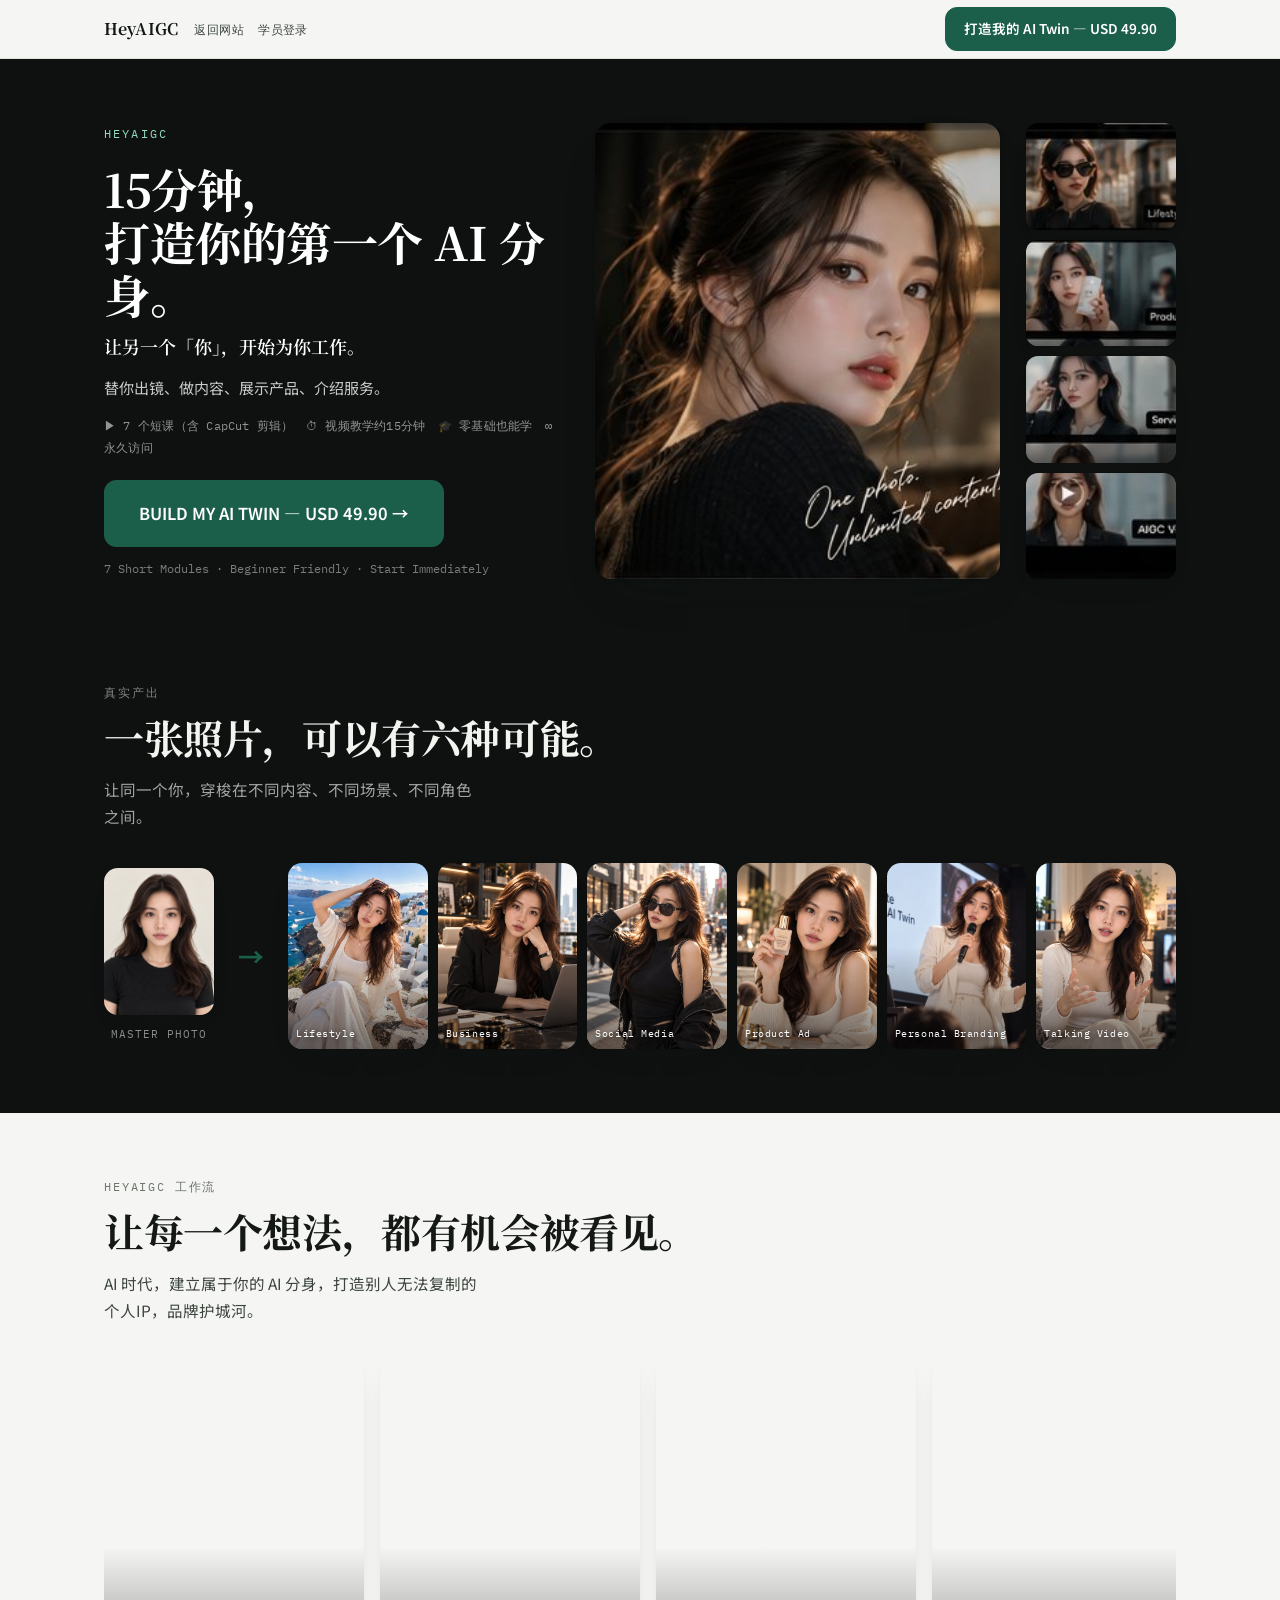
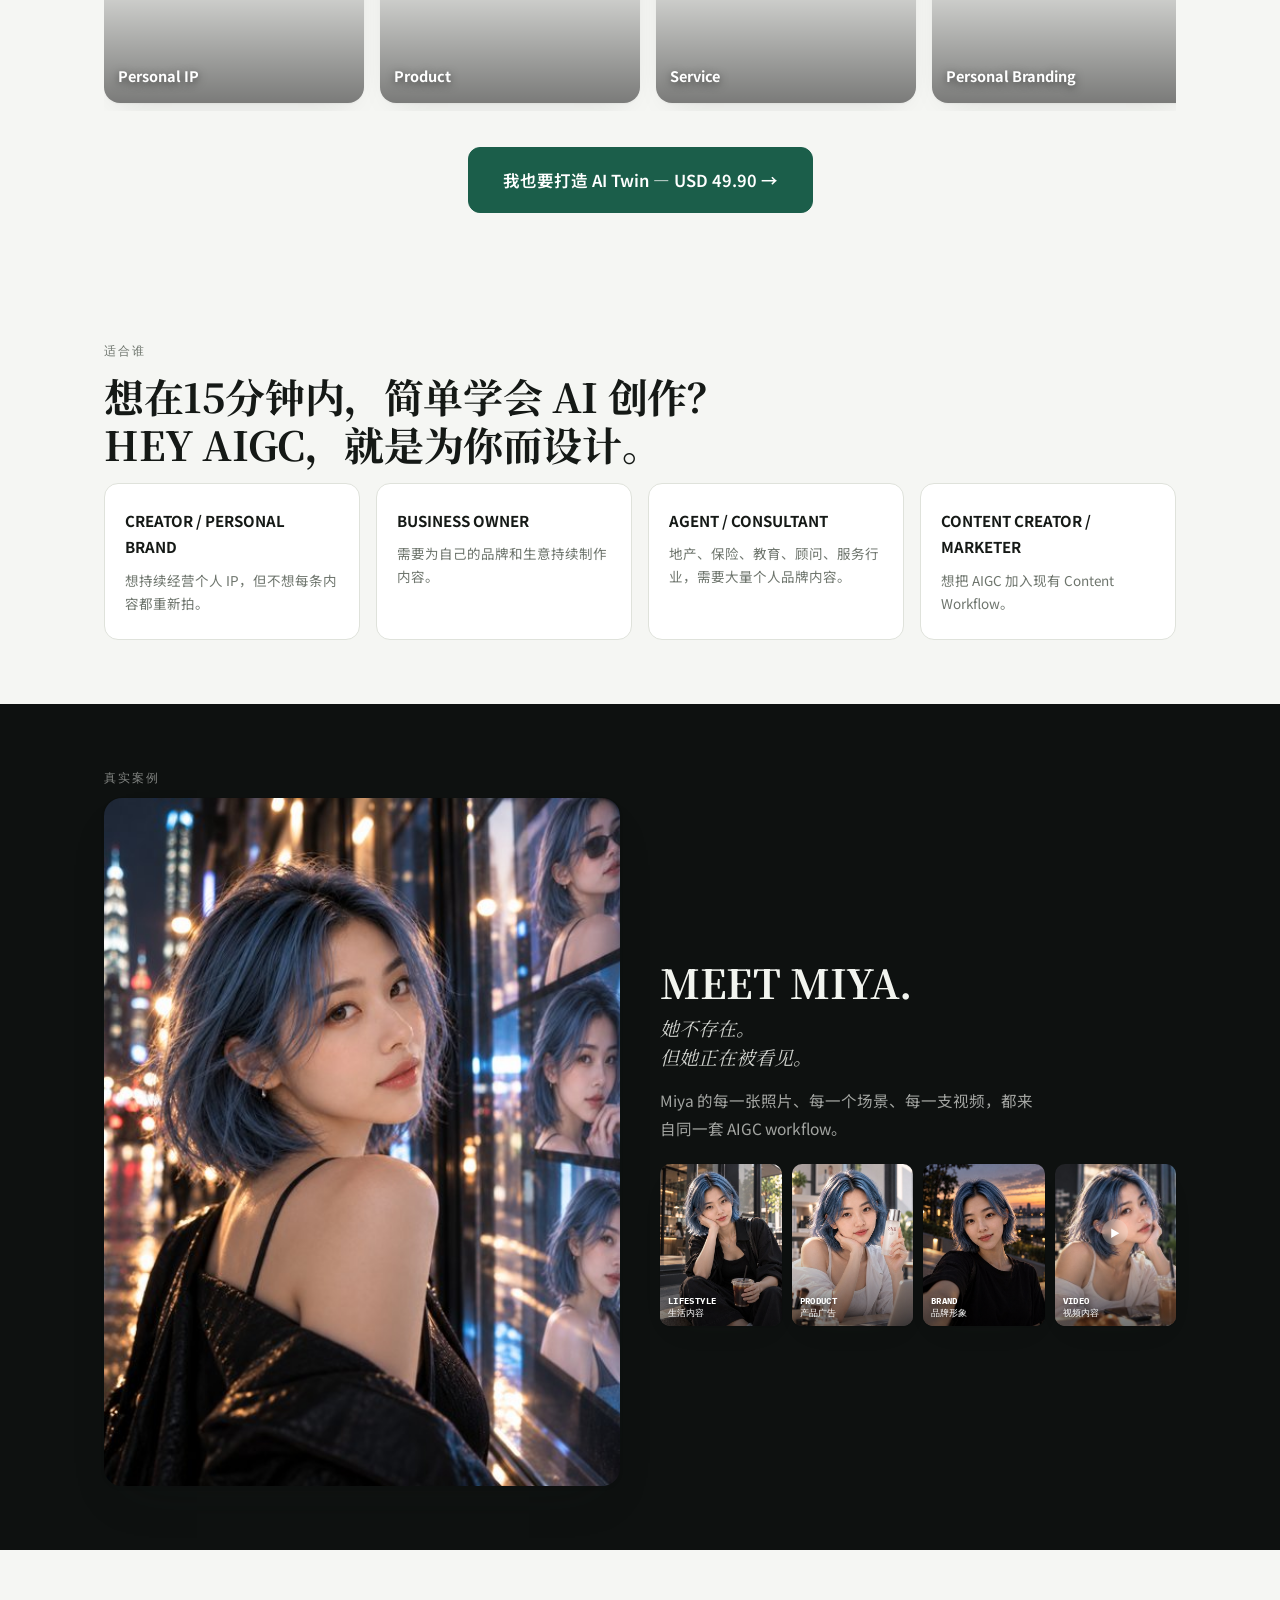
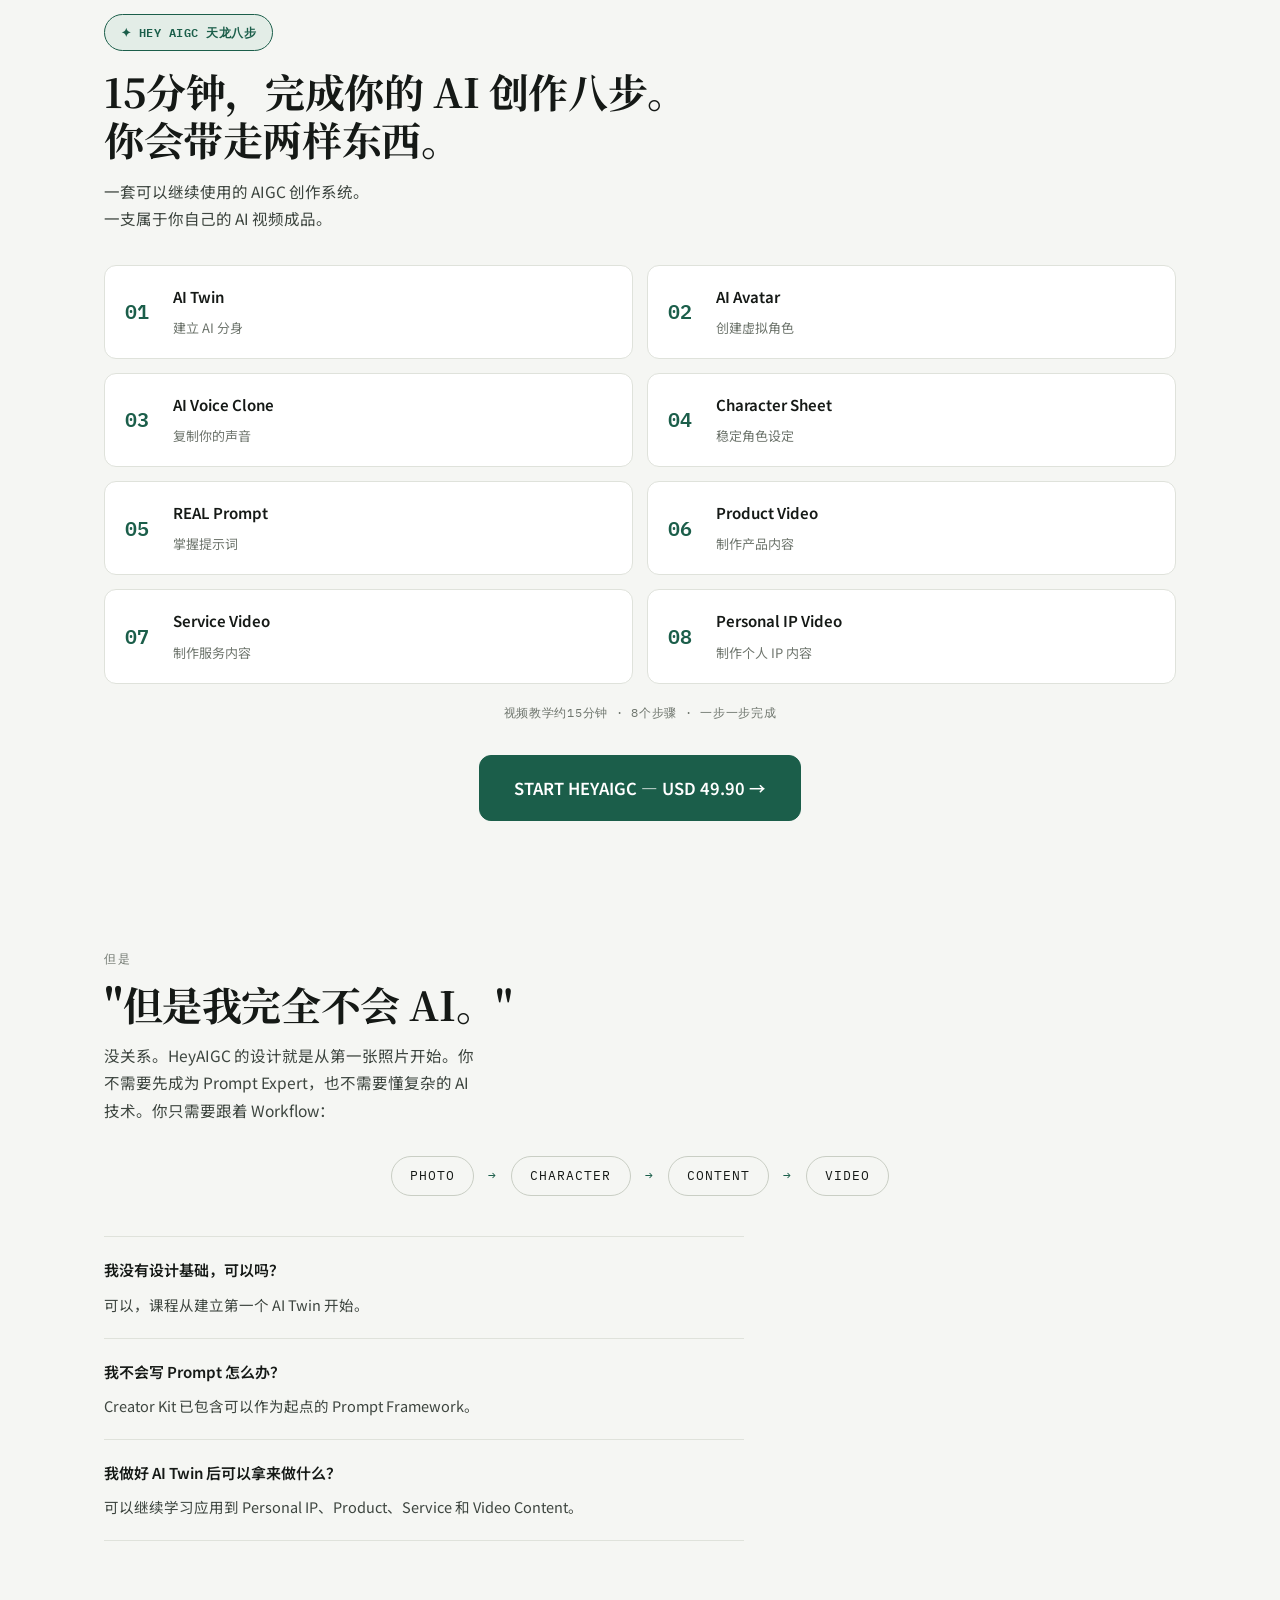
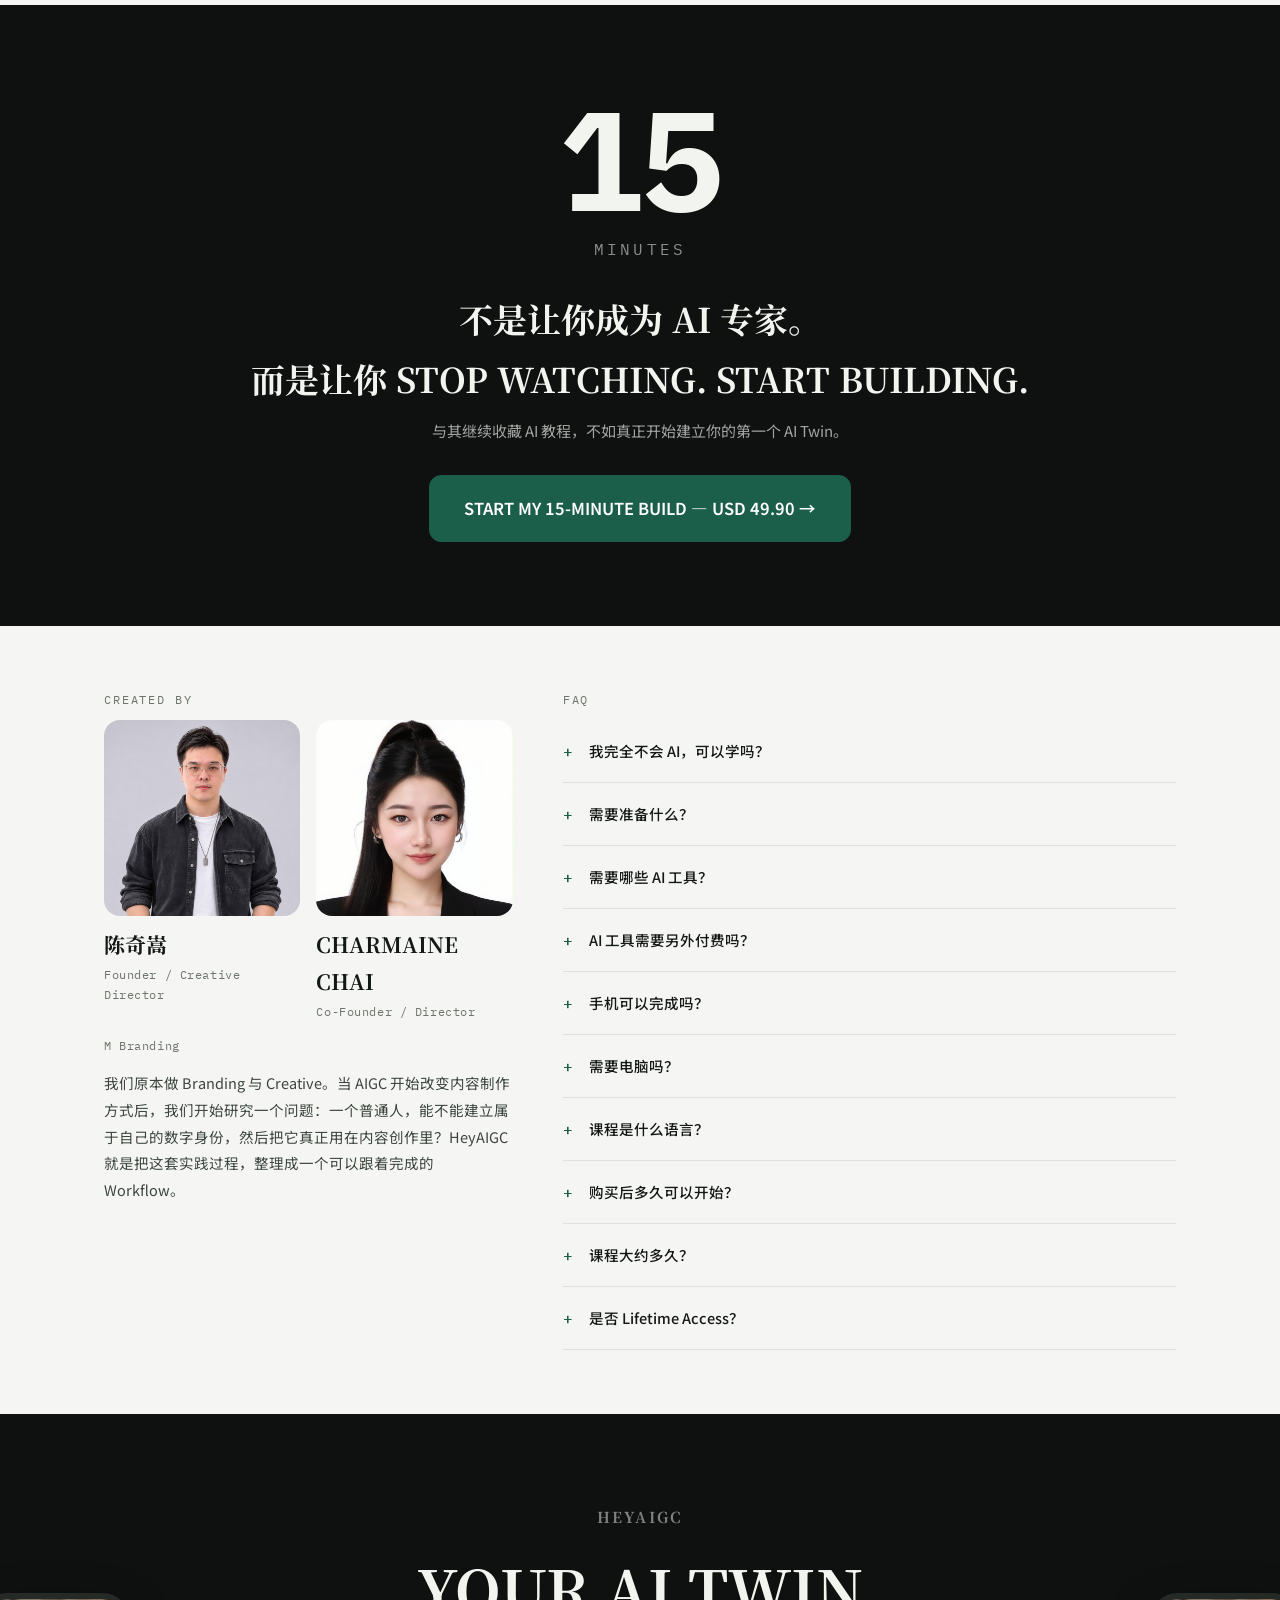
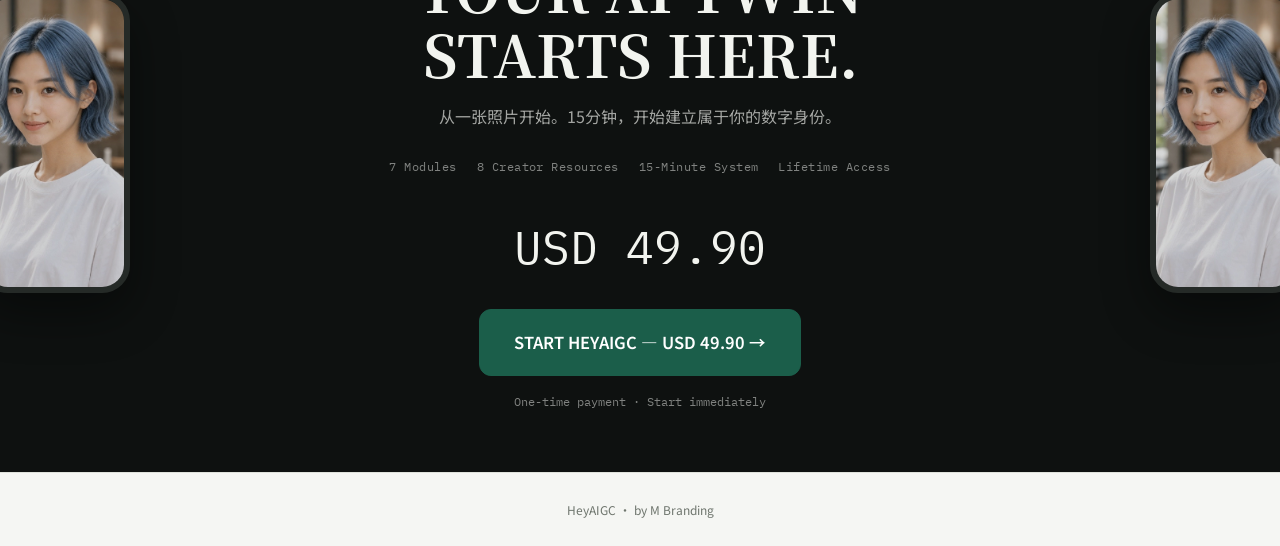
==== sales.html @ 0fcf95bc "T-18c: sales.html 上线 + 课程介绍入口指向 sales.html + 课程视频 loader" ====
<!doctype html>
<html lang="zh-Hans">
<head>
<!-- T-18b: sales page aligned with the live site (2026-11-26). Assets from the T-18 mirror; wording updated to match index.html. -->
<meta charset="utf-8">
<meta name="viewport" content="width=device-width, initial-scale=1, viewport-fit=cover">
<title>HeyAIGC — 15分钟，打造你的第一个 AI 分身</title>
<meta name="description" content="从一张照片开始，15分钟打造你的 AI Twin。做 Personal IP、产品内容、服务内容和短视频。USD 49.90 一次付清，永久访问。">
<meta property="og:title" content="HeyAIGC — 15分钟，打造你的第一个 AI 分身">
<meta property="og:description" content="从一张照片开始，建立属于你的 AI Twin。USD 49.90 一次付清。">
<meta property="og:type" content="product">
<!-- OG image 建议：Artifact 内嵌 base64 图片无法被社交平台抓取预览，需要一张真实托管在外部URL的图片替换这里 -->
<!-- <meta property="og:image" content="https://your-domain.com/heyaigc-og.jpg"> -->
<link rel="preconnect" href="https://fonts.googleapis.com">
<link rel="preconnect" href="https://fonts.gstatic.com" crossorigin="">
<link rel="stylesheet" href="https://fonts.googleapis.com/css2?family=IBM+Plex+Mono:wght@400;500&amp;family=Noto+Sans+SC:wght@400;500;700;900&amp;family=Noto+Serif+SC:wght@600;700&amp;display=swap">
<style>
:root{
  --paper:#F5F6F3; --surface:#FFFFFF; --surface-2:#EFF1EC;
  --ink:#151916; --ink-2:#3D453F; --muted:#6E756D;
  --line:#DFE2DB; --line-2:#C9CEC4;
  --accent:#1B5E4A; --accent-soft:#E3EDE7; --accent-ink:#134034;
  --stage:#0E1110; --stage-ink:#F2F4EF;
  --f-display:"Noto Serif SC","Songti SC",Georgia,serif;
  --f-body:"Noto Sans SC",-apple-system,"PingFang SC","Microsoft YaHei",sans-serif;
  --f-mono:"IBM Plex Mono",ui-monospace,Menlo,monospace;
  --maxw:1120px; --r:16px;
  --shadow:0 1px 2px rgba(21,25,22,.04), 0 12px 32px -18px rgba(21,25,22,.18);
  --shadow-lift:0 2px 4px rgba(21,25,22,.05), 0 22px 46px -22px rgba(21,25,22,.26);
}
@media (prefers-color-scheme: dark){
  :root:not([data-theme="light"]){
    --paper:#101312; --surface:#171B19; --surface-2:#1D2220;
    --ink:#ECEFE9; --ink-2:#C2C8BF; --muted:#8E958B;
    --line:#282E2B; --line-2:#39413C;
    --accent:#5DC49A; --accent-soft:#18302A; --accent-ink:#8FDCBB;
  }
}
:root[data-theme="dark"]{
  --paper:#101312; --surface:#171B19; --surface-2:#1D2220;
  --ink:#ECEFE9; --ink-2:#C2C8BF; --muted:#8E958B;
  --line:#282E2B; --line-2:#39413C;
  --accent:#5DC49A; --accent-soft:#18302A; --accent-ink:#8FDCBB;
}
*{box-sizing:border-box}
html{scroll-behavior:smooth;scroll-padding-top:70px}
body{margin:0;background:var(--paper);color:var(--ink);font-family:var(--f-body);font-size:16px;line-height:1.75;-webkit-font-smoothing:antialiased;padding-bottom:env(safe-area-inset-bottom,0px)}
h1,h2,h3,p,ul{margin:0}
ul{padding:0;list-style:none}
a{color:inherit;text-decoration:none}
button{font:inherit;color:inherit;background:none;border:0;cursor:pointer}
img{max-width:100%;display:block}
:focus-visible{outline:2px solid var(--accent);outline-offset:3px}
.mono{font-family:var(--f-mono);font-variant-numeric:tabular-nums}
.wrap{width:100%;max-width:var(--maxw);margin:0 auto;padding:0 24px}
section{padding:64px 0}
.dark{background:var(--stage);color:var(--stage-ink)}
.dark .muted2{color:rgba(242,244,239,.6)}
.reveal{opacity:0;transform:translateY(14px);transition:opacity .6s ease,transform .6s ease}
.reveal.in{opacity:1;transform:none}

/* topbar */
.topbar{position:sticky;top:0;z-index:50;background:color-mix(in srgb, var(--paper) 88%, transparent);backdrop-filter:saturate(1.4) blur(14px);border-bottom:1px solid var(--line);padding-top:env(safe-area-inset-top,0px)}
.topbar-in{display:flex;align-items:center;gap:16px;height:58px;min-width:0}
.brand{font-family:var(--f-display);font-weight:700;font-size:16px;letter-spacing:.01em;white-space:nowrap}
.top-links{display:flex;align-items:center;gap:14px;font-family:var(--f-mono);font-size:12px;letter-spacing:.04em;color:var(--ink-2)}
.top-links a{white-space:nowrap}
.top-links a:hover{color:var(--accent)}
.topbar .btn-buy{margin-left:auto;padding:9px 18px;font-size:13.5px}
/* buttons */
.btn-buy{display:inline-flex;align-items:center;gap:10px;padding:18px 34px;border-radius:12px;background:var(--accent);color:#fff;border:1px solid var(--accent);font-size:16.5px;font-weight:600;transition:transform .2s,filter .2s;white-space:nowrap}
:root[data-theme="dark"] .btn-buy{color:#0A0D0C}
@media (prefers-color-scheme:dark){:root:not([data-theme="light"]) .btn-buy{color:#0A0D0C}}
.btn-buy:hover{transform:translateY(-2px);filter:brightness(1.08)}
.btn-buy.full{width:100%;justify-content:center}
@media (max-width:720px){
  .topbar-in{flex-wrap:wrap;height:auto;min-height:58px;gap:8px 10px;padding:8px 0}
  .top-links{order:3;flex:1 0 100%;gap:16px}
  .topbar .btn-buy{padding:8px 12px;font-size:12.5px;white-space:nowrap}
  .btn-buy{white-space:normal;text-align:center;line-height:1.35;padding:16px 20px;max-width:100%;justify-content:center;box-sizing:border-box}
}
.chip{font-family:var(--f-mono);font-size:11.5px;letter-spacing:.05em;color:var(--muted);border:1px solid var(--line-2);border-radius:99px;padding:6px 14px}
.badge8{display:inline-flex;align-items:center;gap:6px;font-family:var(--f-mono);font-size:12px;font-weight:600;letter-spacing:.04em;color:var(--accent);background:var(--accent-soft);border:1px solid var(--accent);border-radius:99px;padding:7px 16px;margin-bottom:16px}
.dark .chip{color:rgba(242,244,239,.75);border-color:rgba(242,244,239,.22)}

/* hero — 三人融合宽图版本 */
.hero{background:var(--stage);color:var(--stage-ink);padding:0;overflow:hidden}
.hero-inner{position:relative;min-height:640px;display:flex;align-items:flex-end}
.hero-copy{position:relative;z-index:3;padding:70px 28px 38px;max-width:600px}
.hero-copy .eyebrow{color:#8FDCBB}
.hero-copy h1{font-family:var(--f-display);font-size:clamp(30px,4.6vw,52px);line-height:1.15;font-weight:700;letter-spacing:-.01em;margin-bottom:16px;color:#fff;text-shadow:0 2px 20px rgba(0,0,0,.5)}
.hero-copy .sub{color:rgba(255,255,255,.82);font-size:15.5px;line-height:1.8;max-width:44ch;margin-bottom:12px;text-shadow:0 2px 12px rgba(0,0,0,.4)}
.hero-copy .reassure{color:rgba(255,255,255,.6);font-size:13.5px;margin-bottom:20px}
.hero-copy .metaline{font-family:var(--f-mono);font-size:11.5px;color:rgba(255,255,255,.55);letter-spacing:.03em;margin-top:14px;line-height:2}
.hero-strip{position:absolute;inset:0;display:flex;z-index:1}
.hero-face{position:relative;flex:1;overflow:hidden}
.hero-face img{width:100%;height:100%;object-fit:cover;object-position:center 22%;filter:sepia(6%) saturate(1.06) contrast(1.06) brightness(.93)}
.hero-face::before{content:"";position:absolute;inset:0;background:linear-gradient(to top,rgba(9,11,10,.05) 0%,transparent 42%),linear-gradient(to bottom,rgba(9,11,10,.55) 0%,transparent 34%);z-index:2}
.hero-face::after{content:"";position:absolute;inset:0;background:radial-gradient(120% 90% at 50% 100%, rgba(93,196,154,.10), transparent 60%);z-index:2;mix-blend-mode:screen}
.hero-face.fade-l::before{background:linear-gradient(to right, var(--stage) 0%, transparent 30%), linear-gradient(to top,rgba(9,11,10,.05) 0%,transparent 42%), linear-gradient(to bottom,rgba(9,11,10,.55) 0%,transparent 34%)}
.hero-tag{position:absolute;left:16px;bottom:18px;z-index:3;color:#fff}
.hero-tag .nm{font-family:var(--f-display);font-style:italic;font-size:22px;font-weight:600;text-shadow:0 3px 14px rgba(0,0,0,.6);display:block;margin-bottom:4px}
.hero-tag .rl{font-family:var(--f-mono);font-size:9.5px;letter-spacing:.08em;color:rgba(255,255,255,.8);text-shadow:0 2px 8px rgba(0,0,0,.6);line-height:1.7;display:block}
@media (max-width:860px){
  .hero-inner{min-height:auto;flex-direction:column;align-items:stretch}
  .hero-strip{position:relative;inset:auto;height:280px}
  .hero-copy{padding:36px 20px 30px;max-width:none}
}

/* hero2 — 单人版（参考HEYAIGC原图风格） */
.hero2{background:var(--stage);color:var(--stage-ink);padding:64px 0 40px}
.hero2-grid{display:grid;grid-template-columns:1.15fr 1fr auto;gap:26px;align-items:stretch}
.hero2-copy{align-self:center;padding-right:8px}
.hero2-copy .eyebrow.d{color:#8FDCBB}
.hero2-copy h1.d{font-family:var(--f-display);font-size:clamp(28px,4.4vw,46px);line-height:1.15;font-weight:700;letter-spacing:-.01em;color:#fff;margin-bottom:16px}
.hero2-copy .sub.d{color:rgba(255,255,255,.78);font-size:15px;line-height:1.8;max-width:38ch;margin-bottom:14px}
.hero2-copy .metaline.d{font-family:var(--f-mono);font-size:11.5px;color:rgba(255,255,255,.55);letter-spacing:.02em;line-height:1.9}
.microcopy2{font-family:var(--f-mono);font-size:11.5px;color:rgba(255,255,255,.45);margin-top:12px}
.hero2-sub2{font-family:var(--f-display);font-size:18px;font-weight:600;color:#fff;margin:-4px 0 14px;line-height:1.5}
.hero2-flow{font-family:var(--f-mono);font-size:12.5px;color:rgba(255,255,255,.7);letter-spacing:.02em;margin:16px 0 8px}
.hero2-tags{font-family:var(--f-mono);font-size:11.5px;color:#8FDCBB;letter-spacing:.04em;margin-bottom:16px}
.hero2-price{font-family:var(--f-mono);font-size:14px;color:#fff;font-weight:500;letter-spacing:.02em;margin-top:6px}
.hero2-main{position:relative;border-radius:16px;overflow:hidden;box-shadow:var(--shadow-lift);min-height:360px}
.hero2-main img{width:100%;height:100%;object-fit:cover;object-position:center 20%}
.hero2-script{position:absolute;right:16px;bottom:16px;font-family:var(--f-display);font-style:italic;font-size:14px;color:#fff;text-shadow:0 2px 10px rgba(0,0,0,.6);text-align:right;line-height:1.5}
.hero2-thumbs{display:flex;flex-direction:column;gap:10px;width:150px}
.h2t{position:relative;border-radius:12px;overflow:hidden;flex:1;box-shadow:var(--shadow)}
.h2t img{width:100%;height:100%;object-fit:cover}
.h2t span:not(.play2){position:absolute;right:8px;bottom:7px;font-family:var(--f-mono);font-size:9px;letter-spacing:.05em;color:#fff;text-shadow:0 2px 6px rgba(0,0,0,.7)}
.h2t::after{content:"";position:absolute;inset:0;background:linear-gradient(to top,rgba(0,0,0,.5),transparent 55%)}
.play2{position:absolute;left:50%;top:50%;transform:translate(-50%,-50%);width:26px;height:26px;border-radius:50%;background:rgba(255,255,255,.25);backdrop-filter:blur(3px);display:flex;align-items:center;justify-content:center;color:#fff;font-size:10px;z-index:2}
@media (max-width:900px){
  .hero2-grid{grid-template-columns:1fr;gap:16px}
  .hero2-thumbs{flex-direction:row;width:100%;height:90px}
}

/* section heads */
.eyebrow{font-family:var(--f-mono);font-size:12px;letter-spacing:.18em;color:var(--accent);text-transform:uppercase;display:block;margin-bottom:18px}

.sectiontag{font-family:var(--f-mono);font-size:11.5px;letter-spacing:.16em;color:var(--muted);text-transform:uppercase;margin-bottom:10px;display:block}
.dark .sectiontag{color:rgba(242,244,239,.5)}
h2.big{font-family:var(--f-display);font-size:clamp(26px,3.8vw,40px);font-weight:700;line-height:1.22;letter-spacing:-.01em;margin-bottom:14px;text-wrap:balance}
.lead-p{color:var(--ink-2);font-size:15.5px;max-width:42ch;margin-bottom:32px}
.dark .lead-p{color:rgba(242,244,239,.68)}

/* section02 result flow */
.flowgrid{display:grid;grid-template-columns:repeat(4,1fr);gap:14px;align-items:center;margin-bottom:10px}
.flow-item{border-radius:14px;overflow:hidden;aspect-ratio:3/4;box-shadow:var(--shadow);position:relative}
.newlabel{position:absolute;left:8px;bottom:6px;font-family:var(--f-mono);font-size:9.5px;letter-spacing:.06em;color:#fff;text-shadow:0 2px 6px rgba(0,0,0,.75);z-index:2}
.flowgrid6 .flow-item::after{content:"";position:absolute;inset:0;background:linear-gradient(to top,rgba(0,0,0,.55),transparent 55%);z-index:1}
.flow-item img{width:100%;height:100%;object-fit:cover}
.flow-item .lb{position:absolute;left:10px;bottom:10px;font-family:var(--f-mono);font-size:10px;letter-spacing:.08em;color:#fff;text-shadow:0 2px 6px rgba(0,0,0,.6)}
.flow-arrow{text-align:center;font-family:var(--f-mono);font-size:22px;color:var(--accent);font-weight:700}
.bigline{font-family:var(--f-display);font-weight:900;font-size:clamp(30px,6vw,56px);line-height:1.05;text-align:center;letter-spacing:-.01em;margin:40px 0 8px}
.bigline2{text-align:center;color:var(--ink-2);font-size:15.5px;margin-bottom:6px}
.bigline{font-family:var(--f-display);font-weight:900;font-size:clamp(30px,6vw,56px);line-height:1.05;text-align:center;letter-spacing:-.01em;margin:40px 0 8px}
.bigline2{text-align:center;color:var(--ink-2);font-size:15.5px;margin-bottom:6px}
.beforeafter{display:grid;grid-template-columns:auto auto 1fr;gap:24px;align-items:center}
.ba-before{display:flex;flex-direction:column;align-items:center;gap:10px}
.flow-item.small{width:110px;aspect-ratio:3/4}
.ba-lbl{font-family:var(--f-mono);font-size:10.5px;letter-spacing:.1em;color:rgba(242,244,239,.55)}
.ba-arrow{font-size:26px;color:var(--accent);font-weight:700}
.ba-lbl-top{display:block;font-family:var(--f-mono);font-size:10.5px;letter-spacing:.1em;color:rgba(242,244,239,.5);margin-bottom:10px}
.flowgrid6{display:grid;grid-template-columns:repeat(6,1fr);gap:10px}
.flowgrid6 .flow-item{aspect-ratio:3/4}
@media (max-width:860px){
  .beforeafter{grid-template-columns:1fr}
  .ba-arrow{transform:rotate(90deg)}
  .flowgrid6{grid-template-columns:repeat(3,1fr)}
}


/* six scenario cards (unused now, kept for safety) */
.threecard-real{display:grid;grid-template-columns:repeat(3,1fr);gap:18px}
.realcard{border-radius:var(--r);overflow:hidden;box-shadow:var(--shadow)}
.realcard img{width:100%;display:block}
@media (max-width:700px){ .threecard-real{grid-template-columns:1fr} }
.sixgrid{display:grid;grid-template-columns:repeat(3,1fr);gap:16px}
.usecard{border-radius:var(--r);overflow:hidden;position:relative;aspect-ratio:3/4;box-shadow:var(--shadow)}
.rawcard{border-radius:var(--r);overflow:hidden;box-shadow:var(--shadow)}
.vidcard{position:relative;border-radius:var(--r);overflow:hidden;box-shadow:var(--shadow);aspect-ratio:3/4}
.vidcard video{width:100%;height:100%;object-fit:cover}
.vidcard::after{content:"";position:absolute;inset:0;background:linear-gradient(to top,rgba(0,0,0,.5),transparent 45%)}
.vidlabel{position:absolute;left:14px;bottom:14px;color:#fff;font-weight:700;font-size:14.5px;text-shadow:0 2px 8px rgba(0,0,0,.55);z-index:2}
.threecol{display:flex;gap:16px;overflow-x:auto;scroll-snap-type:x mandatory;-webkit-overflow-scrolling:touch;padding-bottom:8px;scrollbar-width:none}
.threecol::-webkit-scrollbar{display:none}
.threecol > *{flex:0 0 auto;width:min(78vw,260px);scroll-snap-align:start}
.rawcard img{width:100%;display:block}
.usecard img{width:100%;height:100%;object-fit:cover}
.usecard-tag{position:absolute;left:14px;bottom:14px;color:#fff;z-index:2}
.usecard-tag b{display:block;font-size:14.5px;font-weight:700;text-shadow:0 2px 8px rgba(0,0,0,.55)}
.usecard::after{content:"";position:absolute;inset:0;background:linear-gradient(to top,rgba(0,0,0,.6),transparent 55%)}

/* who is this for */
.forgrid{display:grid;grid-template-columns:repeat(4,1fr);gap:16px}
.forcard{background:var(--surface);border:1px solid var(--line);border-radius:14px;padding:24px 20px}
.forcard b{display:block;font-size:15px;font-weight:700;margin-bottom:8px}
.forcard p{font-size:13.5px;color:var(--muted);line-height:1.7}

/* proof */
.proofgrid{display:grid;grid-template-columns:repeat(3,1fr);gap:18px}
.proofcard{background:var(--surface-2);border:1px solid rgba(242,244,239,.1);border-radius:16px;overflow:hidden}
.dark .proofcard{background:rgba(255,255,255,.03)}
.proofphoto{aspect-ratio:3/4}
.proofphoto img{width:100%;height:100%;object-fit:cover}
.proof-ph-placeholder{width:100%;height:100%;display:flex;align-items:center;justify-content:center;background:rgba(255,255,255,.04);color:rgba(242,244,239,.3);font-family:var(--f-mono);font-size:12px;letter-spacing:.1em;text-align:center;padding:20px}
.proofbody{padding:18px 18px 22px}
.proofbody h4{font-family:var(--f-display);font-size:19px;font-weight:700;margin-bottom:4px}
.proofbody .role{font-family:var(--f-mono);font-size:10.5px;letter-spacing:.08em;color:rgba(242,244,239,.5);margin-bottom:10px;display:block}
.prooftags{display:flex;gap:6px;flex-wrap:wrap}
.prooftags span{font-family:var(--f-mono);font-size:10px;color:rgba(242,244,239,.65);border:1px solid rgba(242,244,239,.2);border-radius:99px;padding:4px 10px}

/* meet miya single case */
.meetgrid{display:grid;grid-template-columns:1fr 1fr;gap:40px;align-items:center}
.meet-photo{aspect-ratio:3/4;border-radius:18px;overflow:hidden;box-shadow:var(--shadow-lift)}
.meet-photo img{width:100%;height:100%;object-fit:cover;object-position:center 20%}
.meet-tagline{font-family:var(--f-display);font-size:19px;font-style:italic;color:rgba(242,244,239,.85);margin-bottom:16px;line-height:1.5}
.meet-thumbs{display:grid;grid-template-columns:repeat(4,1fr);gap:10px}
.mt-item{position:relative;aspect-ratio:3/4;border-radius:10px;overflow:hidden;box-shadow:var(--shadow)}
.mt-item img{width:100%;height:100%;object-fit:cover}
.mt-item::after{content:"";position:absolute;inset:0;background:linear-gradient(to top,rgba(0,0,0,.55),transparent 55%)}
.mt-item span:not(.play2){position:absolute;left:8px;bottom:6px;font-family:var(--f-mono);font-size:9px;color:#fff;text-shadow:0 2px 6px rgba(0,0,0,.7);z-index:2}
.mt-cap{position:absolute;left:8px;bottom:6px;z-index:2;line-height:1.4}
.mt-cap b{display:block;font-family:var(--f-mono);font-size:9px;letter-spacing:.04em;color:#fff;text-shadow:0 2px 6px rgba(0,0,0,.7)}
.mt-cap span{position:static !important;display:block;font-size:8.5px;color:rgba(255,255,255,.8);text-shadow:0 2px 6px rgba(0,0,0,.7)}
.mt-item .play2{position:absolute;left:50%;top:42%;transform:translate(-50%,-50%);z-index:2}
@media (max-width:860px){ .meetgrid{grid-template-columns:1fr} }

/* 6 steps */
.steps6{display:grid;grid-template-columns:repeat(6,1fr);gap:14px;margin-top:8px}
.stepcard{background:var(--surface);border:1px solid var(--line);border-radius:12px;padding:14px 12px 18px;text-align:center}
.stepimg{border-radius:8px;overflow:hidden;aspect-ratio:1;margin-bottom:10px}
.stepimg img{width:100%;height:100%;object-fit:cover}
.stepcard .n{font-family:var(--f-mono);font-size:11px;color:var(--accent);letter-spacing:.1em;display:block;margin-bottom:10px}
.stepcard b{display:block;font-size:14px;font-weight:600;margin-bottom:6px}
.stepeng{display:inline-block;font-family:var(--f-mono);font-weight:400;font-size:10px;color:var(--muted);letter-spacing:.06em;margin-left:6px;vertical-align:middle}
.stepcard p{font-size:12px;color:var(--muted);line-height:1.6}
.steps-cap{text-align:center;font-family:var(--f-mono);font-size:12px;color:var(--muted);margin-top:18px;letter-spacing:.06em}
.steps8{display:grid;grid-template-columns:repeat(2,1fr);gap:14px}
.s8item{display:flex;align-items:center;gap:16px;background:var(--surface);border:1px solid var(--line);border-radius:12px;padding:18px 20px}
.s8n{font-size:20px;color:var(--accent);font-weight:600;min-width:32px}
.s8item b{display:block;font-size:15px;font-weight:600;margin-bottom:2px}
.s8cn{font-size:13px;color:var(--muted)}
@media (max-width:640px){.steps8{grid-template-columns:1fr}}

/* product stack */
.stackwrap{background:var(--surface);border:1px solid var(--line);border-radius:20px;box-shadow:var(--shadow-lift);overflow:hidden}
.stack-hd{padding:28px 30px;border-bottom:1px solid var(--line);background:var(--surface-2)}
.stack-hd b{font-family:var(--f-display);font-size:19px;font-weight:700}
.stack-body{padding:26px 30px}
.stack-row{display:flex;justify-content:space-between;align-items:baseline;padding:12px 0;border-bottom:1px solid var(--line);font-size:14.5px}
.stack-row:last-child{border-bottom:0}
.stack-row .len{font-family:var(--f-mono);font-size:11.5px;color:var(--muted)}
.kitgrid{display:grid;grid-template-columns:repeat(4,1fr);gap:10px;margin-top:16px}
.kititem{font-size:13px;color:var(--ink-2);background:var(--surface-2);border-radius:8px;padding:10px 12px;text-align:center}
.stack-price{padding:30px;text-align:center;border-top:1px solid var(--line);background:var(--accent-soft)}
.stack-price .big2{font-family:var(--f-mono);font-size:clamp(38px,7vw,52px);color:var(--accent-ink);display:block;line-height:1}
.stack-price .once{font-size:13px;color:var(--muted);margin:8px 0 22px;display:block}

/* remove fear */
.flowchain{display:flex;align-items:center;justify-content:center;gap:14px;flex-wrap:wrap;margin:28px 0 40px;font-family:var(--f-mono);font-size:13px;letter-spacing:.08em}
.flowchain span.node{border:1px solid var(--line-2);border-radius:99px;padding:8px 18px}
.flowchain span.arw{color:var(--accent)}
.qa{display:grid;gap:0;max-width:640px}
.qa .item{padding:20px 0;border-bottom:1px solid var(--line)}
.qa .item:first-child{border-top:1px solid var(--line)}
.qa .q{font-weight:600;font-size:15px;margin-bottom:8px}
.qa .a{color:var(--ink-2);font-size:14.5px;line-height:1.8}

/* 15 minutes big */
.bigstat{text-align:center;padding:20px 0}
.bigstat .num{font-family:var(--f-mono);font-weight:700;font-size:clamp(64px,14vw,140px);line-height:1;letter-spacing:-.02em}
.bigstat .unit{font-family:var(--f-mono);font-size:16px;letter-spacing:.2em;color:rgba(242,244,239,.55);margin-top:6px;display:block}
.bigstat .line2{font-family:var(--f-display);font-size:clamp(22px,3.4vw,34px);font-weight:700;margin:26px 0 10px}
.bigstat p{color:rgba(242,244,239,.65);font-size:15px;margin-bottom:30px}

/* founder */
.founder{display:grid;grid-template-columns:.34fr .66fr;gap:36px;align-items:center}
.founder-photo{aspect-ratio:1;border-radius:16px;overflow:hidden;background:var(--surface-2);display:flex;align-items:center;justify-content:center}
.founder-photo .initials{font-family:var(--f-display);font-size:52px;font-weight:700;color:var(--muted)}
.founder h3{font-family:var(--f-display);font-size:21px;font-weight:700;margin-bottom:4px}
.founder .role{font-family:var(--f-mono);font-size:11.5px;color:var(--muted);letter-spacing:.05em;margin-bottom:14px}
.founder p{color:var(--ink-2);font-size:14.5px;line-height:1.85;max-width:52ch}
.founder-photo.real{background:none}
.founder-photo.real img{width:100%;height:100%;object-fit:cover;object-position:center 15%}

/* founder + faq merged */
.founderfaq{display:grid;grid-template-columns:.4fr .6fr;gap:50px;align-items:start}
.ff-left{display:flex;flex-direction:column}
.founders-row{display:flex;gap:16px}
.founder-single{flex:1}
.founder-single h3{font-family:var(--f-display);font-size:16px;font-weight:700;margin:10px 0 2px}
.founder-single .role{font-size:10.5px}
.ff-left .founder-photo{width:100%;margin-bottom:4px}
.ff-left h3{font-family:var(--f-display);font-size:21px;font-weight:700;margin:10px 0 2px}
.ff-left .role{font-family:var(--f-mono);font-size:11.5px;color:var(--muted);letter-spacing:.05em}
.ff-left p{color:var(--ink-2);font-size:14.5px;line-height:1.85;margin-top:14px}
.ff-right details.faq summary{font-size:14.5px}
@media (max-width:860px){
  .founderfaq{grid-template-columns:1fr}
  .ff-left{align-items:center;text-align:center}
  .ff-left p{max-width:50ch;margin-left:auto;margin-right:auto}
}


/* pricebox reused in final */
.pricebox{background:var(--surface);border:1px solid var(--accent);border-radius:var(--r);box-shadow:var(--shadow-lift);padding:40px 32px;text-align:center;max-width:440px;margin:0 auto}
.pricebox .big{font-family:var(--f-mono);font-size:clamp(40px,7.5vw,54px);color:var(--ink);line-height:1;display:block}
.pricebox .once{font-size:13px;color:var(--muted);margin:10px 0 24px;display:block}

/* faq */
details.faq{border-bottom:1px solid var(--line)}
details.faq summary{list-style:none;cursor:pointer;padding:17px 0;font-size:15.5px;font-weight:500;display:flex;align-items:center;gap:12px}
details.faq summary::-webkit-details-marker{display:none}
details.faq summary::before{content:"+";font-family:var(--f-mono);color:var(--accent);font-size:16px;width:14px}
details.faq[open] summary::before{content:"–"}
details.faq p{padding:0 0 18px 26px;font-size:14px;line-height:1.85;color:var(--ink-2);max-width:56ch}
.tbc{color:#B8622F;font-family:var(--f-mono);font-size:11px;letter-spacing:.05em}

/* final close */
.finalclose{padding:90px 0 60px;text-align:center;position:relative;overflow:hidden}
.finalphone{position:absolute;top:50%;transform:translateY(-50%);width:150px;opacity:.85;display:none}
.finalphone.left{left:-20px}
.finalphone.right{right:-20px}
.phone-frame{border:6px solid #2A2F2C;border-radius:28px;overflow:hidden;aspect-ratio:9/18;box-shadow:0 20px 50px rgba(0,0,0,.5)}
.phone-frame img{width:100%;height:100%;object-fit:cover}
@media (min-width:1100px){ .finalphone{display:block} }
.finalclose .brandmark{font-family:var(--f-display);font-weight:700;font-size:15px;letter-spacing:.14em;color:rgba(242,244,239,.5);margin-bottom:26px}
.finalclose h2{font-family:var(--f-display);font-size:clamp(30px,6vw,58px);font-weight:700;line-height:1.12;margin-bottom:16px}
.finalclose .sub3{color:rgba(242,244,239,.65);font-size:16px;margin-bottom:26px}
.finalline{display:flex;justify-content:center;gap:20px;flex-wrap:wrap;font-family:var(--f-mono);font-size:12px;color:rgba(242,244,239,.5);margin-bottom:30px;letter-spacing:.04em}
.finalprice{font-family:var(--f-mono);font-size:clamp(34px,6vw,46px);margin-bottom:22px;display:block}
.microcopy{font-family:var(--f-mono);font-size:11.5px;color:rgba(242,244,239,.5);margin-top:16px}

.lfoot{padding:26px 0 26px;font-size:12px;color:var(--muted);text-align:center;border-top:1px solid var(--line)}

/* sticky mobile cta */
.stickybar{
  position:fixed;left:0;right:0;bottom:0;z-index:60;
  display:none;
  background:var(--stage);color:var(--stage-ink);
  padding:12px 16px calc(12px + env(safe-area-inset-bottom,0px));
  align-items:center;justify-content:space-between;gap:12px;
  box-shadow:0 -8px 24px rgba(0,0,0,.25);
}
.stickybar .sb-l b{display:block;font-family:var(--f-display);font-size:14px}
.stickybar .sb-l span{display:block;font-family:var(--f-mono);font-size:12px;color:rgba(242,244,239,.6)}
.stickybar .btn-buy{padding:12px 20px;font-size:14px}
@media (max-width:720px){ .stickybar{display:flex} body{padding-bottom:76px} }

@media (max-width:860px){
  .hero-grid{grid-template-columns:1fr}
  .flowgrid{grid-template-columns:repeat(2,1fr)}
  .sixgrid{grid-template-columns:1fr 1fr}
  .forgrid{grid-template-columns:1fr 1fr}
  .proofgrid{grid-template-columns:1fr}
  .steps6{grid-template-columns:repeat(3,1fr)}
  .kitgrid{grid-template-columns:1fr 1fr}
  .founder{grid-template-columns:1fr;text-align:center}
  .founder-photo{max-width:170px;margin:0 auto}
  .founder p{margin:0 auto}
}
@media (max-width:480px){
  .flowgrid{grid-template-columns:1fr 1fr}
  .sixgrid{grid-template-columns:1fr}
  .forgrid{grid-template-columns:1fr}
}
</style>
</head>
<body>
<header class="topbar">
  <div class="wrap topbar-in">
    <a class="brand" href="./index.html">HeyAIGC</a>
    <nav class="top-links">
      <a href="./index.html">返回网站</a>
      <a href="./login.html">学员登录</a>
    </nav>
    <a class="btn-buy" href="./index.html#enroll" data-buy="" data-evt="HeroCTA">打造我的 AI Twin — USD 49.90</a>
  </div>
</header>

<main>

  <!-- SECTION 01 — HERO -->
  <section class="hero2">
    <div class="wrap hero2-grid">
      <div class="hero2-copy">
        <span class="eyebrow d">HEYAIGC</span>
        <h1 class="d">15分钟，<br>打造你的第一个 AI 分身。</h1>
        <p class="hero2-sub2">让另一个「你」，开始为你工作。</p>
        <p class="sub d">替你出镜、做内容、展示产品、介绍服务。</p>
        <div class="metaline d">▶ 7 个短课（含 CapCut 剪辑）　⏱ 视频教学约15分钟　🎓 零基础也能学　∞ 永久访问</div>
        <div class="buyrow" style="margin-top:22px">
          <a class="btn-buy" href="./index.html#enroll" data-buy="" data-evt="HeroCTA">BUILD MY AI TWIN — USD 49.90 →</a>
        </div>
        <div class="microcopy2">7 Short Modules · Beginner Friendly · Start Immediately</div>
      </div>
      <div class="hero2-main">
        <img src="sales_img01.jpg" alt="AI Twin">
      </div>
      <div class="hero2-thumbs">
        <div class="h2t"><img src="sales_img02.jpg" alt="Lifestyle"></div>
        <div class="h2t"><img src="sales_img03.jpg" alt="Product"></div>
        <div class="h2t"><img src="sales_img04.jpg" alt="Service"></div>
        <div class="h2t"><img src="sales_img05.jpg" alt="AIGC Video"></div>
      </div>
    </div>
  </section>
  <!-- SECTION 02 — ONE PHOTO SIX POSSIBILITIES -->
  <section class="dark reveal">
    <div class="wrap">
      <span class="sectiontag">真实产出</span>
      <h2 class="big">一张照片，可以有六种可能。</h2>
      <p class="lead-p" style="color:rgba(242,244,239,.65)">让同一个你，穿梭在不同内容、不同场景、不同角色之间。</p>
      <div class="beforeafter">
        <div class="ba-before">
          <div class="flow-item small"><img src="sales_img06.jpg" alt="Master Photo"></div>
          <span class="ba-lbl">MASTER PHOTO</span>
        </div>
        <div class="ba-arrow">→</div>
        <div class="ba-after">
          <div class="flowgrid6">
          <div class="flow-item"><img src="sales_img07.jpg" alt="Lifestyle"><span class="newlabel">Lifestyle</span></div>
          <div class="flow-item"><img src="sales_img08.jpg" alt="Business"><span class="newlabel">Business</span></div>
          <div class="flow-item"><img src="sales_img09.jpg" alt="Social Media"><span class="newlabel">Social Media</span></div>
          <div class="flow-item"><img src="sales_img10.jpg" alt="Product Ad"><span class="newlabel">Product Ad</span></div>
          <div class="flow-item"><img src="sales_img11.jpg" alt="Personal Branding"><span class="newlabel">Personal Branding</span></div>
          <div class="flow-item"><img src="sales_img12.jpg" alt="Talking Video"><span class="newlabel">Talking Video</span></div>
          </div>
        </div>
      </div>
    </div>
  </section>
  <!-- SECTION 03 — MAKE IT PERSONAL -->
  <section class="reveal">
    <div class="wrap">
      <span class="sectiontag">HeyAIGC 工作流</span>
      <h2 class="big">让每一个想法，都有机会被看见。</h2>
      <p class="lead-p">AI 时代，建立属于你的 AI 分身，打造别人无法复制的个人IP，品牌护城河。</p>
      <div class="threecol">
        <div class="vidcard">
          <video autoplay="" muted="" loop="" playsinline=""><source src="sales_vid01.mp4" type="video/mp4"></video>
          <span class="vidlabel">Personal IP</span>
        </div>
        <div class="vidcard">
          <video autoplay="" muted="" loop="" playsinline=""><source src="sales_vid02.mp4" type="video/mp4"></video>
          <span class="vidlabel">Product</span>
        </div>
        <div class="vidcard">
          <video autoplay="" muted="" loop="" playsinline=""><source src="sales_vid03.mp4" type="video/mp4"></video>
          <span class="vidlabel">Service</span>
        </div>
        <div class="vidcard">
          <video autoplay="" muted="" loop="" playsinline=""><source src="sales_vid04.mp4" type="video/mp4"></video>
          <span class="vidlabel">Personal Branding</span>
        </div>
      </div>
      <div style="text-align:center;margin-top:36px">
        <a class="btn-buy" href="./index.html#enroll" data-buy="" data-evt="ResultCTA">我也要打造 AI Twin — USD 49.90 →</a>
      </div>
    </div>
  </section>
  <!-- SECTION 04 — WHO IS THIS FOR -->
  <section class="reveal">
    <div class="wrap">
      <span class="sectiontag">适合谁</span>
      <h2 class="big">想在15分钟内，简单学会 AI 创作？<br>HEY AIGC，就是为你而设计。</h2>
      <div class="forgrid">
        <div class="forcard"><b>CREATOR / PERSONAL BRAND</b><p>想持续经营个人 IP，但不想每条内容都重新拍。</p></div>
        <div class="forcard"><b>BUSINESS OWNER</b><p>需要为自己的品牌和生意持续制作内容。</p></div>
        <div class="forcard"><b>AGENT / CONSULTANT</b><p>地产、保险、教育、顾问、服务行业，需要大量个人品牌内容。</p></div>
        <div class="forcard"><b>CONTENT CREATOR / MARKETER</b><p>想把 AIGC 加入现有 Content Workflow。</p></div>
      </div>
    </div>
  </section>

    <!-- SECTION 05 — MEET MIYA -->
  <section class="dark reveal">
    <div class="wrap">
      <span class="sectiontag">真实案例</span>
      <div class="meetgrid">
        <div class="meet-photo"><img src="sales_img13.jpg" alt="Miya"></div>
        <div class="meet-info">
          <h2 class="big" style="margin-bottom:8px">MEET MIYA.</h2>
          <p class="meet-tagline">她不存在。<br>但她正在被看见。</p>
          <p class="lead-p" style="color:rgba(242,244,239,.65);margin-bottom:22px">Miya 的每一张照片、每一个场景、每一支视频，都来自同一套 AIGC workflow。</p>
          <div class="meet-thumbs">
            <div class="mt-item"><img src="sales_img14.jpg" alt="Lifestyle"><div class="mt-cap"><b>LIFESTYLE</b><span>生活内容</span></div></div>
            <div class="mt-item"><img src="sales_img15.jpg" alt="Product"><div class="mt-cap"><b>PRODUCT</b><span>产品广告</span></div></div>
            <div class="mt-item"><img src="sales_img16.jpg" alt="Brand"><div class="mt-cap"><b>BRAND</b><span>品牌形象</span></div></div>
            <div class="mt-item"><img src="sales_img17.jpg" alt="Video"><span class="play2">▶</span><div class="mt-cap"><b>VIDEO</b><span>视频内容</span></div></div>
          </div>
        </div>
      </div>
    </div>
  </section>

    <!-- SECTION 06 — HOW IT WORKS -->
  <section class="reveal">
    <div class="wrap">
      <span class="badge8">✦ HEY AIGC 天龙八步</span>
        <h2 class="big">15分钟，完成你的 AI 创作八步。<br>你会带走两样东西。</h2>
      <p class="lead-p">一套可以继续使用的 AIGC 创作系统。<br>一支属于你自己的 AI 视频成品。</p>
      <div class="steps8">
        <div class="s8item"><span class="s8n mono">01</span><div><b>AI Twin</b><span class="s8cn">建立 AI 分身</span></div></div>
        <div class="s8item"><span class="s8n mono">02</span><div><b>AI Avatar</b><span class="s8cn">创建虚拟角色</span></div></div>
        <div class="s8item"><span class="s8n mono">03</span><div><b>AI Voice Clone</b><span class="s8cn">复制你的声音</span></div></div>
        <div class="s8item"><span class="s8n mono">04</span><div><b>Character Sheet</b><span class="s8cn">稳定角色设定</span></div></div>
        <div class="s8item"><span class="s8n mono">05</span><div><b>REAL Prompt</b><span class="s8cn">掌握提示词</span></div></div>
        <div class="s8item"><span class="s8n mono">06</span><div><b>Product Video</b><span class="s8cn">制作产品内容</span></div></div>
        <div class="s8item"><span class="s8n mono">07</span><div><b>Service Video</b><span class="s8cn">制作服务内容</span></div></div>
        <div class="s8item"><span class="s8n mono">08</span><div><b>Personal IP Video</b><span class="s8cn">制作个人 IP 内容</span></div></div>
      </div>
      <div class="steps-cap">视频教学约15分钟 · 8个步骤 · 一步一步完成</div>
      <div style="text-align:center;margin-top:32px">
        <a class="btn-buy" href="./index.html#enroll" data-buy="" data-evt="HowItWorksCTA">START HEYAIGC — USD 49.90 →</a>
      </div>
    </div>
  </section>

  <!-- SECTION 08 — REMOVE THE FEAR -->
  <section class="reveal">
    <div class="wrap">
      <span class="sectiontag">但是</span>
      <h2 class="big">"但是我完全不会 AI。"</h2>
      <p class="lead-p">没关系。HeyAIGC 的设计就是从第一张照片开始。你不需要先成为 Prompt Expert，也不需要懂复杂的 AI 技术。你只需要跟着 Workflow：</p>
      <div class="flowchain">
        <span class="node">PHOTO</span><span class="arw">→</span>
        <span class="node">CHARACTER</span><span class="arw">→</span>
        <span class="node">CONTENT</span><span class="arw">→</span>
        <span class="node">VIDEO</span>
      </div>
      <div class="qa">
        <div class="item"><div class="q">我没有设计基础，可以吗？</div><div class="a">可以，课程从建立第一个 AI Twin 开始。</div></div>
        <div class="item"><div class="q">我不会写 Prompt 怎么办？</div><div class="a">Creator Kit 已包含可以作为起点的 Prompt Framework。</div></div>
        <div class="item"><div class="q">我做好 AI Twin 后可以拿来做什么？</div><div class="a">可以继续学习应用到 Personal IP、Product、Service 和 Video Content。</div></div>
      </div>
    </div>
  </section>

  <!-- SECTION 09 — 15 MINUTES -->
  <section class="dark reveal" id="buy">
    <div class="wrap bigstat"><span class="num">15</span><span class="unit">MINUTES</span>
      <div class="line2">不是让你成为 AI 专家。<br>而是让你 STOP WATCHING. START BUILDING.</div>
      <p>与其继续收藏 AI 教程，不如真正开始建立你的第一个 AI Twin。</p>
      <a class="btn-buy" href="./index.html#enroll" data-buy="" data-evt="TimeCTA">START MY 15-MINUTE BUILD — USD 49.90 →</a>
    </div>
  </section>

  <!-- SECTION 10 — FOUNDER + FAQ -->
  <section class="reveal">
    <div class="wrap founderfaq">
      <div class="ff-left">
        <span class="sectiontag">CREATED BY</span>
        <div class="founders-row">
          <div class="founder-single">
            <div class="founder-photo real"><img src="sales_img18.jpg" alt="陈奇嵩"></div>
            <h3>陈奇嵩</h3>
            <div class="role">Founder / Creative Director</div>
          </div>
          <div class="founder-single">
            <div class="founder-photo real"><img src="sales_img19.jpg" alt="Charmaine Chai"></div>
            <h3>CHARMAINE CHAI</h3>
            <div class="role">Co-Founder / Director</div>
          </div>
        </div>
        <div class="role" style="margin-top:14px">M Branding</div>
        <p>我们原本做 Branding 与 Creative。当 AIGC 开始改变内容制作方式后，我们开始研究一个问题：一个普通人，能不能建立属于自己的数字身份，然后把它真正用在内容创作里？HeyAIGC 就是把这套实践过程，整理成一个可以跟着完成的 Workflow。</p>
      </div>
      <div class="ff-right">
        <span class="sectiontag">FAQ</span>
        <details class="faq"><summary>我完全不会 AI，可以学吗？</summary><p>可以。课程从建立第一个 AI Twin 开始，全程点选完成，不需要先懂 AI 原理。</p></details>
        <details class="faq"><summary>需要准备什么？</summary><p>一张你自己的照片（或想创造的虚拟人物设定），加上下面提到的两个账号。</p></details>
        <details class="faq"><summary>需要哪些 AI 工具？</summary><p>一个能生成图片的 ChatGPT 账号，加上 HeyAIGC 把照片变成视频。</p></details>
        <details class="faq"><summary>AI 工具需要另外付费吗？</summary><p>报名课程后会赠送 1400 积分，可以直接用来生成；用完后自行 Top up 即可。ChatGPT 需要你自己的账号。</p></details>
        <details class="faq"><summary>手机可以完成吗？</summary><p>课程页面手机看没问题。生成图片和视频建议用电脑，挑图和存档会顺手很多。</p></details>
        <details class="faq"><summary>需要电脑吗？</summary><p>不是必须，但电脑操作会更顺手，尤其是整理素材和存档时。</p></details>
        <details class="faq"><summary>课程是什么语言？</summary><p>中文讲解为主。</p></details>
        <details class="faq"><summary>购买后多久可以开始？</summary><p>购买后立即可以开始，永久访问。</p></details>
        <details class="faq"><summary>课程大约多久？</summary><p>视频教学约15分钟，分成7 个短课（含 CapCut 剪辑），看完就可以学会。</p></details>
        <details class="faq"><summary>是否 Lifetime Access？</summary><p>是。购买后永久观看，随时回来重温。</p></details>
      </div>
    </div>
  </section>

  <!-- SECTION 12 — FINAL CLOSE -->
  <section class="dark finalclose">
    <div class="finalphone left"><div class="phone-frame"><img src="sales_img20.jpg" alt=""></div></div>
    <div class="finalphone right"><div class="phone-frame"><img src="sales_img20.jpg" alt=""></div></div>
    <div class="wrap">
      <div class="brandmark">HEYAIGC</div>
      <h2>YOUR AI TWIN<br>STARTS HERE.</h2>
      <p class="sub3">从一张照片开始。15分钟，开始建立属于你的数字身份。</p>
      <div class="finalline">
        <span>7 Modules</span><span>8 Creator Resources</span><span>15-Minute System</span><span>Lifetime Access</span>
      </div>
      <span class="finalprice mono">USD 49.90</span>
      <div>
        <a class="btn-buy" href="./index.html#enroll" data-buy="" data-evt="FinalCTA">START HEYAIGC — USD 49.90 →</a>
      </div>
      <div class="microcopy">One-time payment · Start immediately</div>
    </div>
  </section>

</main>

<footer class="lfoot"><div class="wrap">HeyAIGC · by M Branding</div></footer>

<!-- STICKY MOBILE CTA -->
<div class="stickybar">
  <div class="sb-l"><b>HeyAIGC</b><span>USD 49.90</span></div>
  <a class="btn-buy" href="./index.html#enroll" data-buy="" data-evt="StickyCTA">START NOW →</a>
</div>

<script>
/* ============================================================
   >>> Checkout 链接填在这里 <<<
   拿到付款链接后把下面这一行换掉，页面上所有购买按钮同时生效。
   例：const BUY_URL = "https://gumroad.com/l/xxxx";
   ============================================================ */
const BUY_URL = "./index.html#enroll";
document.querySelectorAll("[data-buy]").forEach(a => {
  a.href = BUY_URL;
});

/* FAQ accordion */
const faqs = [...document.querySelectorAll("details.faq")];
faqs.forEach(d => d.addEventListener("toggle", () => { if (d.open) faqs.forEach(o => { if (o!==d) o.open=false; }); }));

/* Reveal on scroll (subtle animation) */
const io = new IntersectionObserver((entries)=>{
  entries.forEach(e=>{ if(e.isIntersecting){ e.target.classList.add('in'); io.unobserve(e.target); } });
},{threshold:.15});
document.querySelectorAll('.reveal').forEach(el=>io.observe(el));

/* ============================================================
   >>> Conversion Tracking 预留 <<<
   重要限制：这个页面是 Claude Artifact 托管，发布环境的安全策略
   只允许从白名单域名加载脚本（cdnjs / jsdelivr / Google Fonts 等）。
   GA4 (googletagmanager.com)、Meta Pixel (connect.facebook.net)、
   TikTok Pixel (analytics.tiktok.com) 都不在白名单内，会被浏览器拦截。
   如果需要真实广告转化追踪，这个页面需要换到你自己的网站/服务器托管。
   下面只预留事件触发逻辑，不含任何真实 Pixel ID。
   ============================================================ */
function trackEvent(name){
  // 例：gtag('event', name); fbq('track', name); ttq.track(name);
  console.log('[track]', name);
}
document.querySelectorAll('[data-evt]').forEach(el=>{
  el.addEventListener('click', ()=>trackEvent(el.dataset.evt));
});
window.addEventListener('load', ()=>trackEvent('ViewContent'));
</script>
</body>
</html>
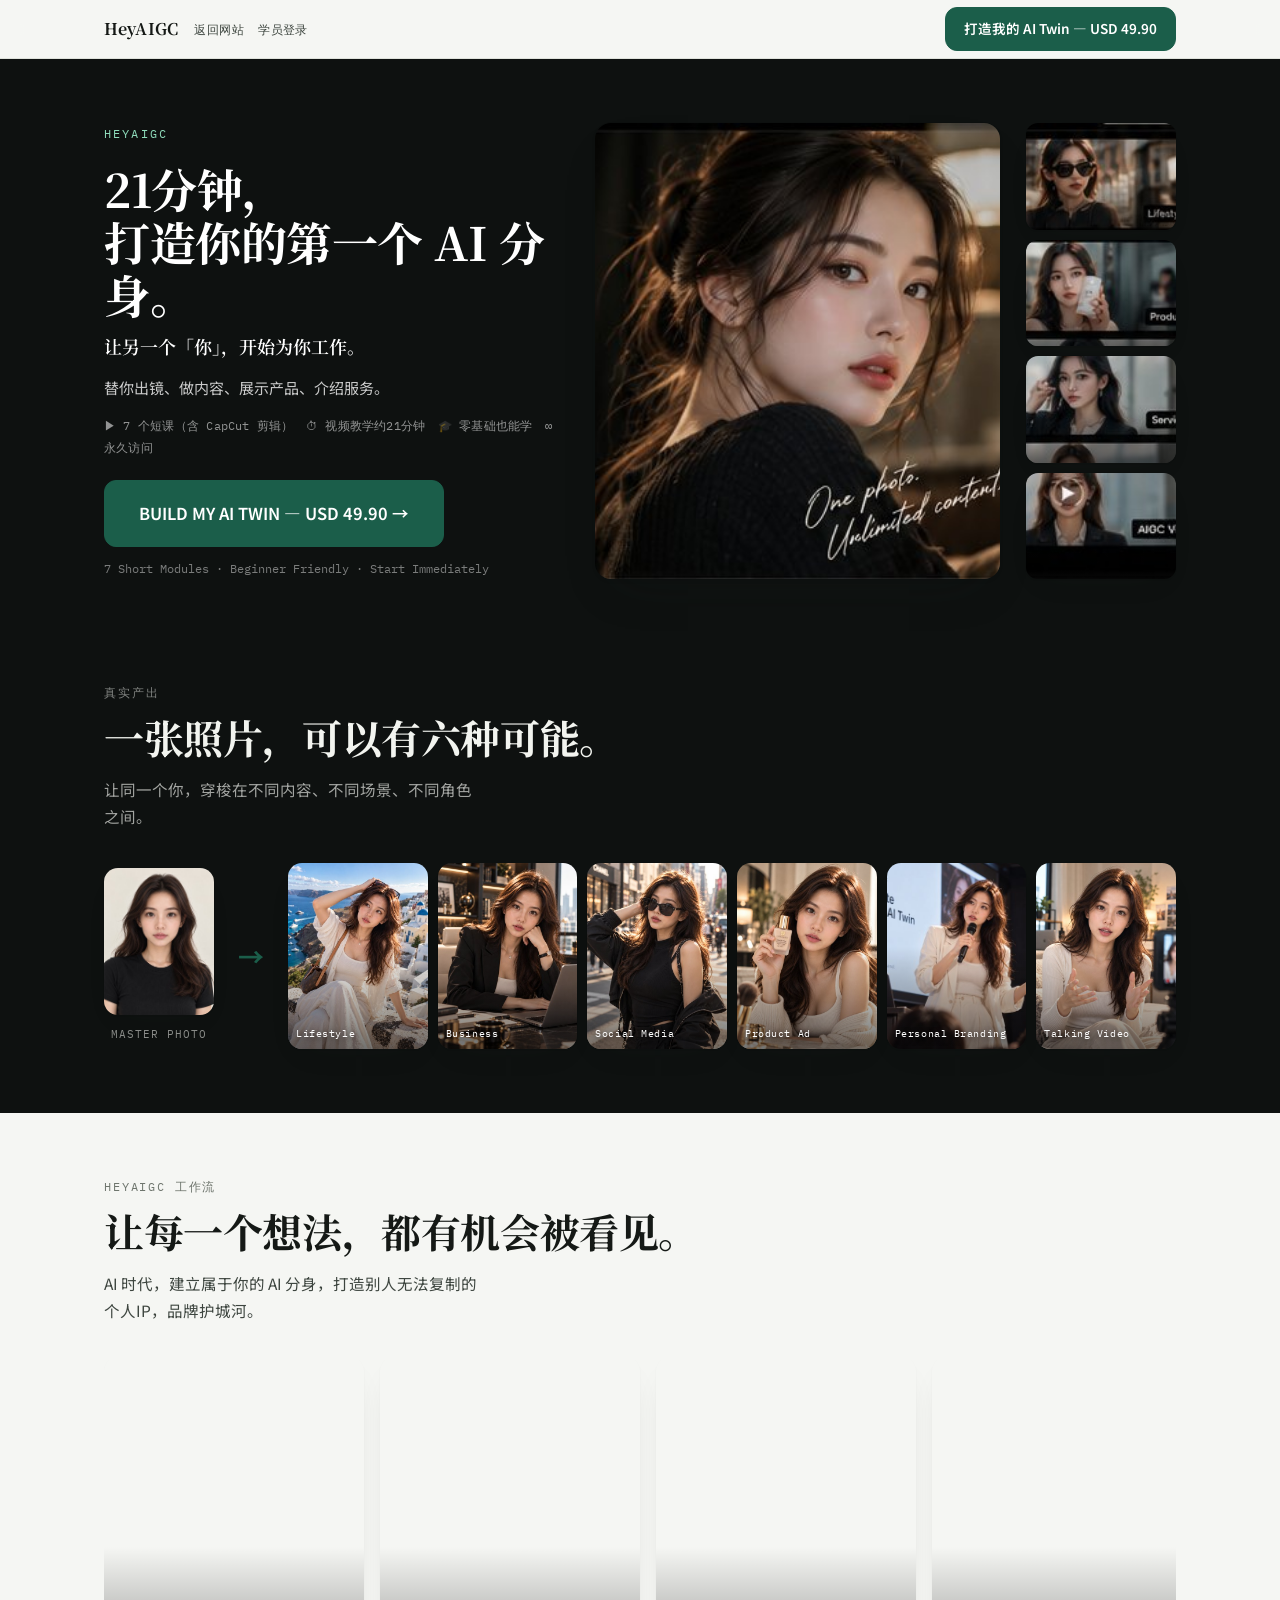
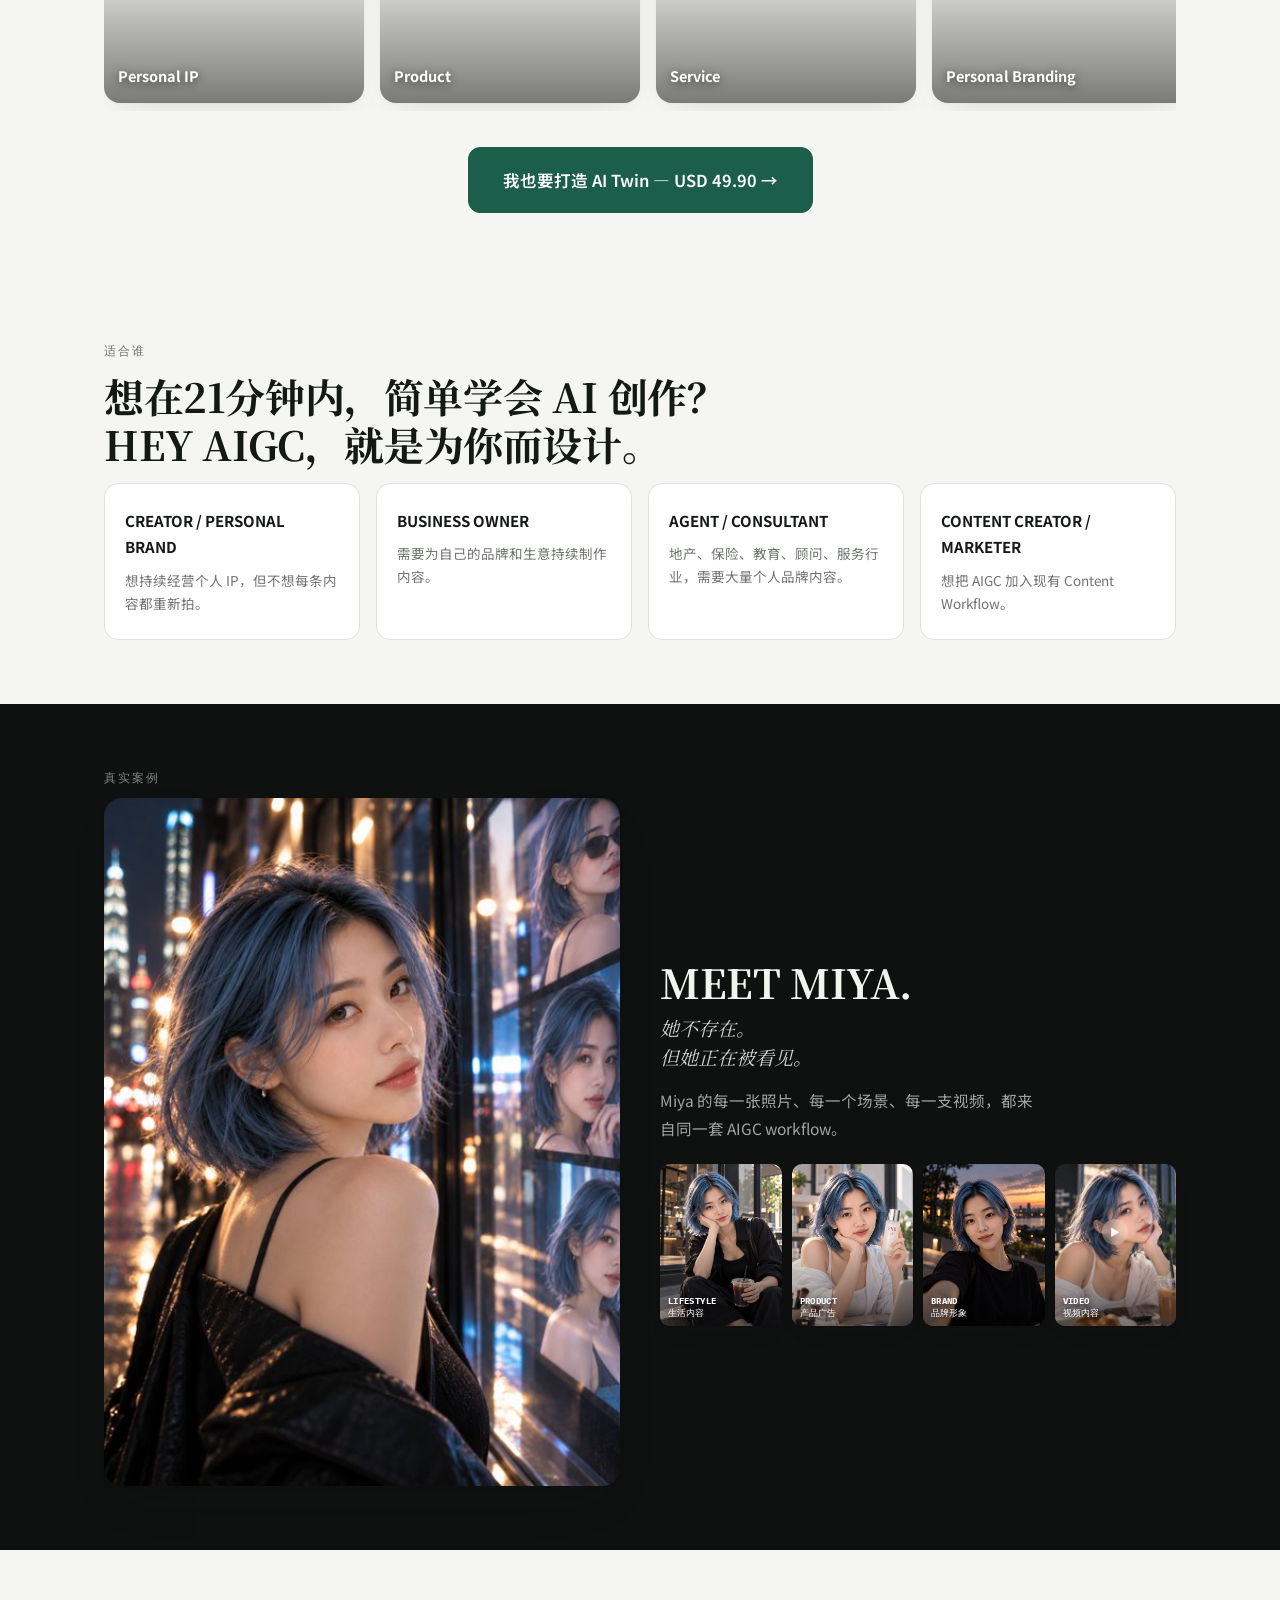
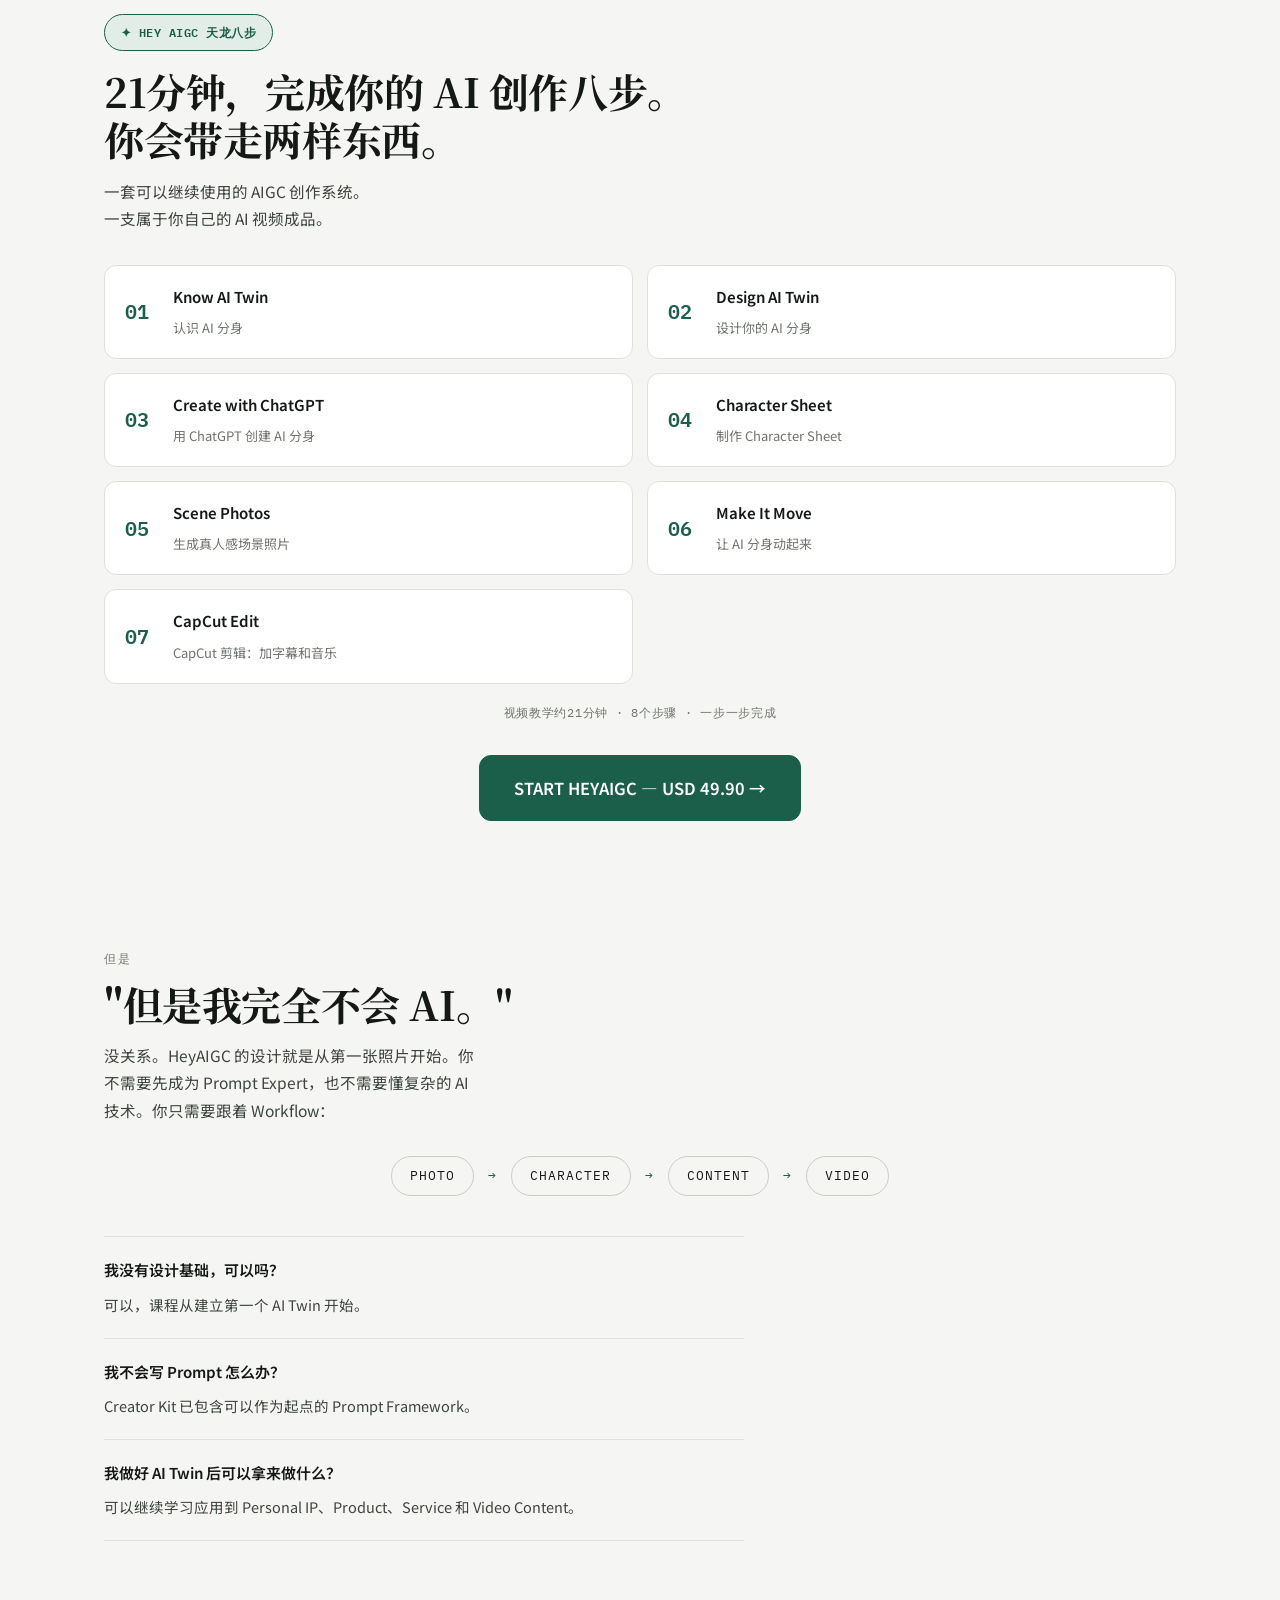
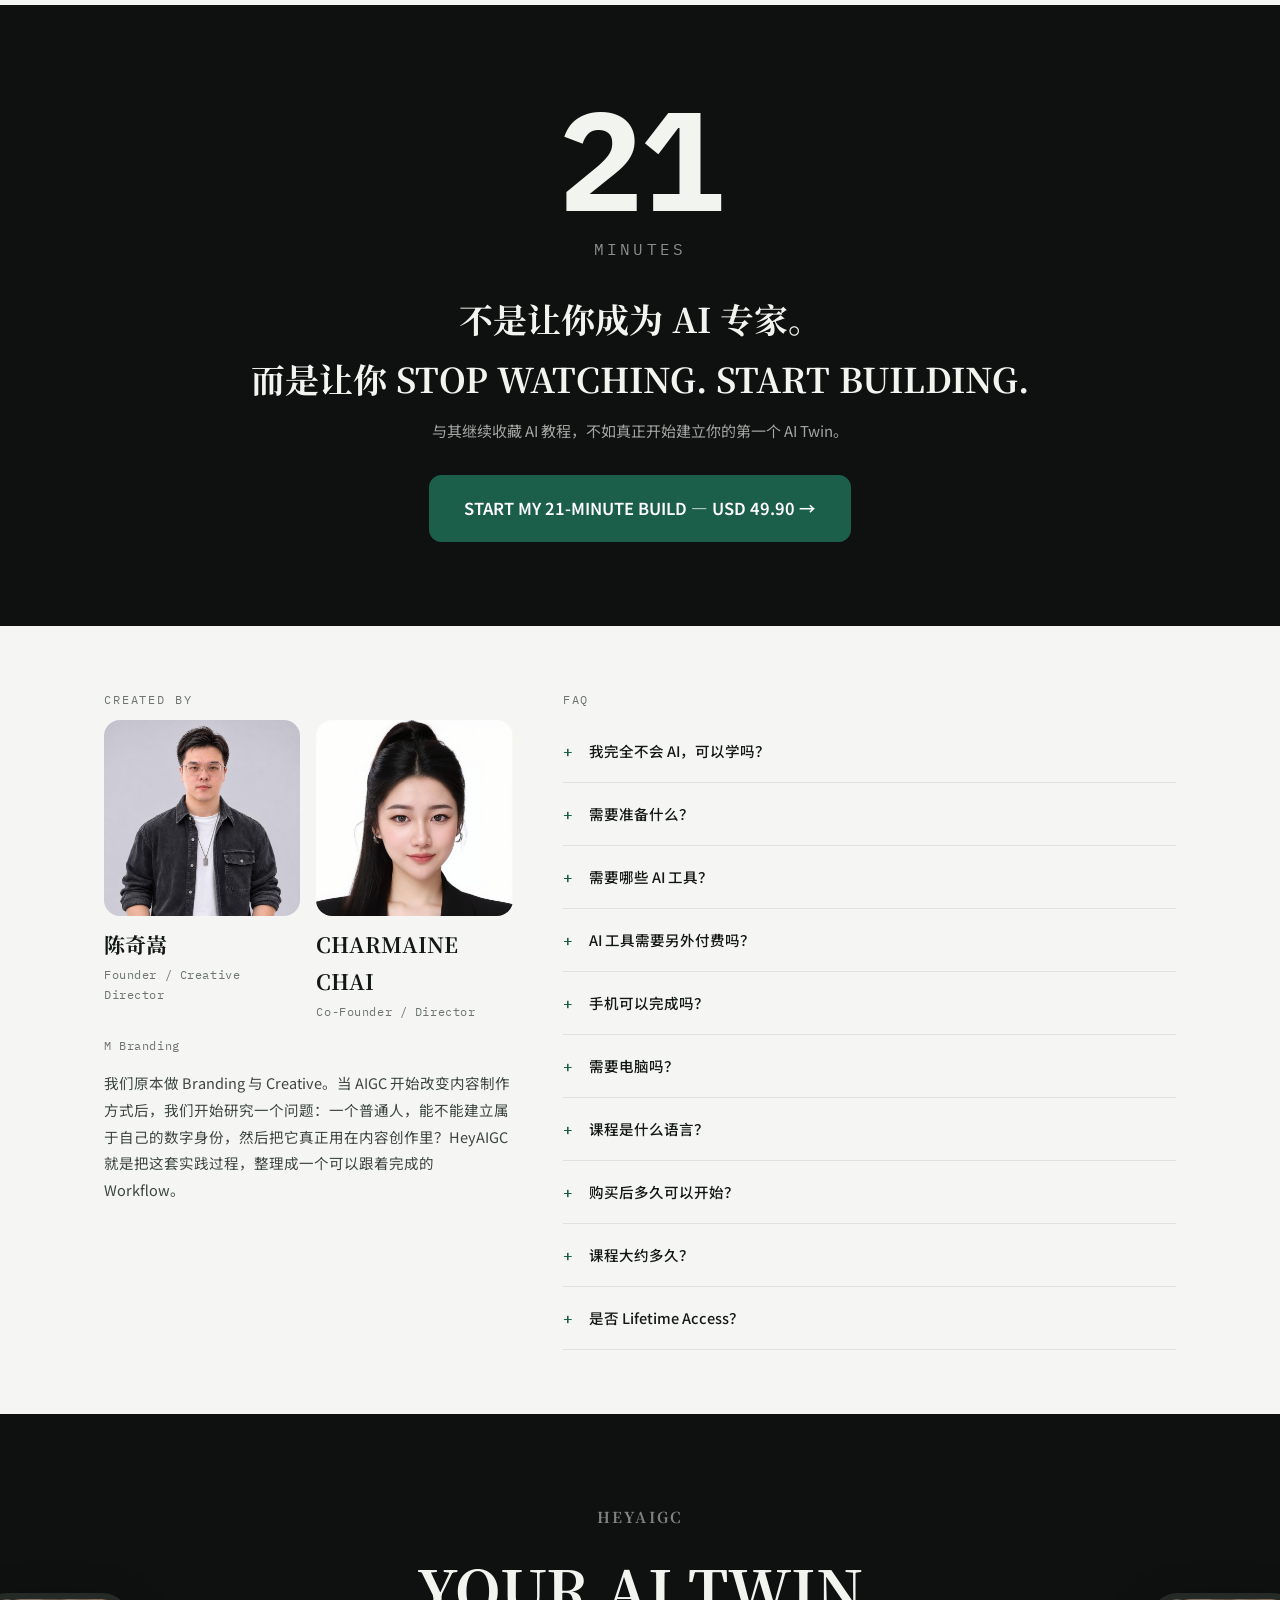
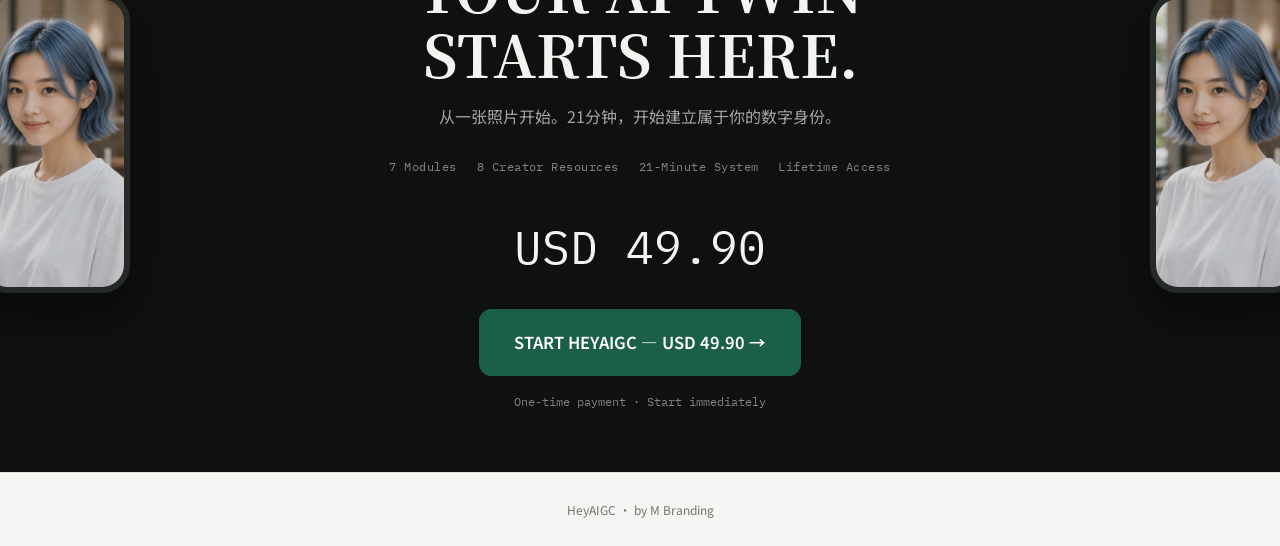
==== commit 20c92068: "T-18d: sales.html 时长改21分钟 + 课程清单改为实际7章" ====
--- a/sales.html
+++ b/sales.html
@@ -4,9 +4,9 @@
 <!-- T-18b: sales page aligned with the live site (2026-11-26). Assets from the T-18 mirror; wording updated to match index.html. -->
 <meta charset="utf-8">
 <meta name="viewport" content="width=device-width, initial-scale=1, viewport-fit=cover">
-<title>HeyAIGC — 15分钟，打造你的第一个 AI 分身</title>
-<meta name="description" content="从一张照片开始，15分钟打造你的 AI Twin。做 Personal IP、产品内容、服务内容和短视频。USD 49.90 一次付清，永久访问。">
-<meta property="og:title" content="HeyAIGC — 15分钟，打造你的第一个 AI 分身">
+<title>HeyAIGC — 21分钟，打造你的第一个 AI 分身</title>
+<meta name="description" content="从一张照片开始，21分钟打造你的 AI Twin。做 Personal IP、产品内容、服务内容和短视频。USD 49.90 一次付清，永久访问。">
+<meta property="og:title" content="HeyAIGC — 21分钟，打造你的第一个 AI 分身">
 <meta property="og:description" content="从一张照片开始，建立属于你的 AI Twin。USD 49.90 一次付清。">
 <meta property="og:type" content="product">
 <!-- OG image 建议：Artifact 内嵌 base64 图片无法被社交平台抓取预览，需要一张真实托管在外部URL的图片替换这里 -->
@@ -267,7 +267,7 @@
 .qa .q{font-weight:600;font-size:15px;margin-bottom:8px}
 .qa .a{color:var(--ink-2);font-size:14.5px;line-height:1.8}
 
-/* 15 minutes big */
+/* 21 minutes big */
 .bigstat{text-align:center;padding:20px 0}
 .bigstat .num{font-family:var(--f-mono);font-weight:700;font-size:clamp(64px,14vw,140px);line-height:1;letter-spacing:-.02em}
 .bigstat .unit{font-family:var(--f-mono);font-size:16px;letter-spacing:.2em;color:rgba(242,244,239,.55);margin-top:6px;display:block}
@@ -386,10 +386,10 @@
     <div class="wrap hero2-grid">
       <div class="hero2-copy">
         <span class="eyebrow d">HEYAIGC</span>
-        <h1 class="d">15分钟，<br>打造你的第一个 AI 分身。</h1>
+        <h1 class="d">21分钟，<br>打造你的第一个 AI 分身。</h1>
         <p class="hero2-sub2">让另一个「你」，开始为你工作。</p>
         <p class="sub d">替你出镜、做内容、展示产品、介绍服务。</p>
-        <div class="metaline d">▶ 7 个短课（含 CapCut 剪辑）　⏱ 视频教学约15分钟　🎓 零基础也能学　∞ 永久访问</div>
+        <div class="metaline d">▶ 7 个短课（含 CapCut 剪辑）　⏱ 视频教学约21分钟　🎓 零基础也能学　∞ 永久访问</div>
         <div class="buyrow" style="margin-top:22px">
           <a class="btn-buy" href="./index.html#enroll" data-buy="" data-evt="HeroCTA">BUILD MY AI TWIN — USD 49.90 →</a>
         </div>
@@ -464,7 +464,7 @@
   <section class="reveal">
     <div class="wrap">
       <span class="sectiontag">适合谁</span>
-      <h2 class="big">想在15分钟内，简单学会 AI 创作？<br>HEY AIGC，就是为你而设计。</h2>
+      <h2 class="big">想在21分钟内，简单学会 AI 创作？<br>HEY AIGC，就是为你而设计。</h2>
       <div class="forgrid">
         <div class="forcard"><b>CREATOR / PERSONAL BRAND</b><p>想持续经营个人 IP，但不想每条内容都重新拍。</p></div>
         <div class="forcard"><b>BUSINESS OWNER</b><p>需要为自己的品牌和生意持续制作内容。</p></div>
@@ -499,19 +499,18 @@
   <section class="reveal">
     <div class="wrap">
       <span class="badge8">✦ HEY AIGC 天龙八步</span>
-        <h2 class="big">15分钟，完成你的 AI 创作八步。<br>你会带走两样东西。</h2>
+        <h2 class="big">21分钟，完成你的 AI 创作八步。<br>你会带走两样东西。</h2>
       <p class="lead-p">一套可以继续使用的 AIGC 创作系统。<br>一支属于你自己的 AI 视频成品。</p>
       <div class="steps8">
-        <div class="s8item"><span class="s8n mono">01</span><div><b>AI Twin</b><span class="s8cn">建立 AI 分身</span></div></div>
-        <div class="s8item"><span class="s8n mono">02</span><div><b>AI Avatar</b><span class="s8cn">创建虚拟角色</span></div></div>
-        <div class="s8item"><span class="s8n mono">03</span><div><b>AI Voice Clone</b><span class="s8cn">复制你的声音</span></div></div>
-        <div class="s8item"><span class="s8n mono">04</span><div><b>Character Sheet</b><span class="s8cn">稳定角色设定</span></div></div>
-        <div class="s8item"><span class="s8n mono">05</span><div><b>REAL Prompt</b><span class="s8cn">掌握提示词</span></div></div>
-        <div class="s8item"><span class="s8n mono">06</span><div><b>Product Video</b><span class="s8cn">制作产品内容</span></div></div>
-        <div class="s8item"><span class="s8n mono">07</span><div><b>Service Video</b><span class="s8cn">制作服务内容</span></div></div>
-        <div class="s8item"><span class="s8n mono">08</span><div><b>Personal IP Video</b><span class="s8cn">制作个人 IP 内容</span></div></div>
-      </div>
-      <div class="steps-cap">视频教学约15分钟 · 8个步骤 · 一步一步完成</div>
+        <div class="s8item"><span class="s8n mono">01</span><div><b>Know AI Twin</b><span class="s8cn">认识 AI 分身</span></div></div>
+        <div class="s8item"><span class="s8n mono">02</span><div><b>Design AI Twin</b><span class="s8cn">设计你的 AI 分身</span></div></div>
+        <div class="s8item"><span class="s8n mono">03</span><div><b>Create with ChatGPT</b><span class="s8cn">用 ChatGPT 创建 AI 分身</span></div></div>
+        <div class="s8item"><span class="s8n mono">04</span><div><b>Character Sheet</b><span class="s8cn">制作 Character Sheet</span></div></div>
+        <div class="s8item"><span class="s8n mono">05</span><div><b>Scene Photos</b><span class="s8cn">生成真人感场景照片</span></div></div>
+        <div class="s8item"><span class="s8n mono">06</span><div><b>Make It Move</b><span class="s8cn">让 AI 分身动起来</span></div></div>
+        <div class="s8item"><span class="s8n mono">07</span><div><b>CapCut Edit</b><span class="s8cn">CapCut 剪辑：加字幕和音乐</span></div></div>
+      </div>
+      <div class="steps-cap">视频教学约21分钟 · 8个步骤 · 一步一步完成</div>
       <div style="text-align:center;margin-top:32px">
         <a class="btn-buy" href="./index.html#enroll" data-buy="" data-evt="HowItWorksCTA">START HEYAIGC — USD 49.90 →</a>
       </div>
@@ -538,12 +537,12 @@
     </div>
   </section>
 
-  <!-- SECTION 09 — 15 MINUTES -->
+  <!-- SECTION 09 — 21 MINUTES -->
   <section class="dark reveal" id="buy">
-    <div class="wrap bigstat"><span class="num">15</span><span class="unit">MINUTES</span>
+    <div class="wrap bigstat"><span class="num">21</span><span class="unit">MINUTES</span>
       <div class="line2">不是让你成为 AI 专家。<br>而是让你 STOP WATCHING. START BUILDING.</div>
       <p>与其继续收藏 AI 教程，不如真正开始建立你的第一个 AI Twin。</p>
-      <a class="btn-buy" href="./index.html#enroll" data-buy="" data-evt="TimeCTA">START MY 15-MINUTE BUILD — USD 49.90 →</a>
+      <a class="btn-buy" href="./index.html#enroll" data-buy="" data-evt="TimeCTA">START MY 21-MINUTE BUILD — USD 49.90 →</a>
     </div>
   </section>
 
@@ -577,7 +576,7 @@
         <details class="faq"><summary>需要电脑吗？</summary><p>不是必须，但电脑操作会更顺手，尤其是整理素材和存档时。</p></details>
         <details class="faq"><summary>课程是什么语言？</summary><p>中文讲解为主。</p></details>
         <details class="faq"><summary>购买后多久可以开始？</summary><p>购买后立即可以开始，永久访问。</p></details>
-        <details class="faq"><summary>课程大约多久？</summary><p>视频教学约15分钟，分成7 个短课（含 CapCut 剪辑），看完就可以学会。</p></details>
+        <details class="faq"><summary>课程大约多久？</summary><p>视频教学约21分钟，分成7 个短课（含 CapCut 剪辑），看完就可以学会。</p></details>
         <details class="faq"><summary>是否 Lifetime Access？</summary><p>是。购买后永久观看，随时回来重温。</p></details>
       </div>
     </div>
@@ -590,9 +589,9 @@
     <div class="wrap">
       <div class="brandmark">HEYAIGC</div>
       <h2>YOUR AI TWIN<br>STARTS HERE.</h2>
-      <p class="sub3">从一张照片开始。15分钟，开始建立属于你的数字身份。</p>
+      <p class="sub3">从一张照片开始。21分钟，开始建立属于你的数字身份。</p>
       <div class="finalline">
-        <span>7 Modules</span><span>8 Creator Resources</span><span>15-Minute System</span><span>Lifetime Access</span>
+        <span>7 Modules</span><span>8 Creator Resources</span><span>21-Minute System</span><span>Lifetime Access</span>
       </div>
       <span class="finalprice mono">USD 49.90</span>
       <div>
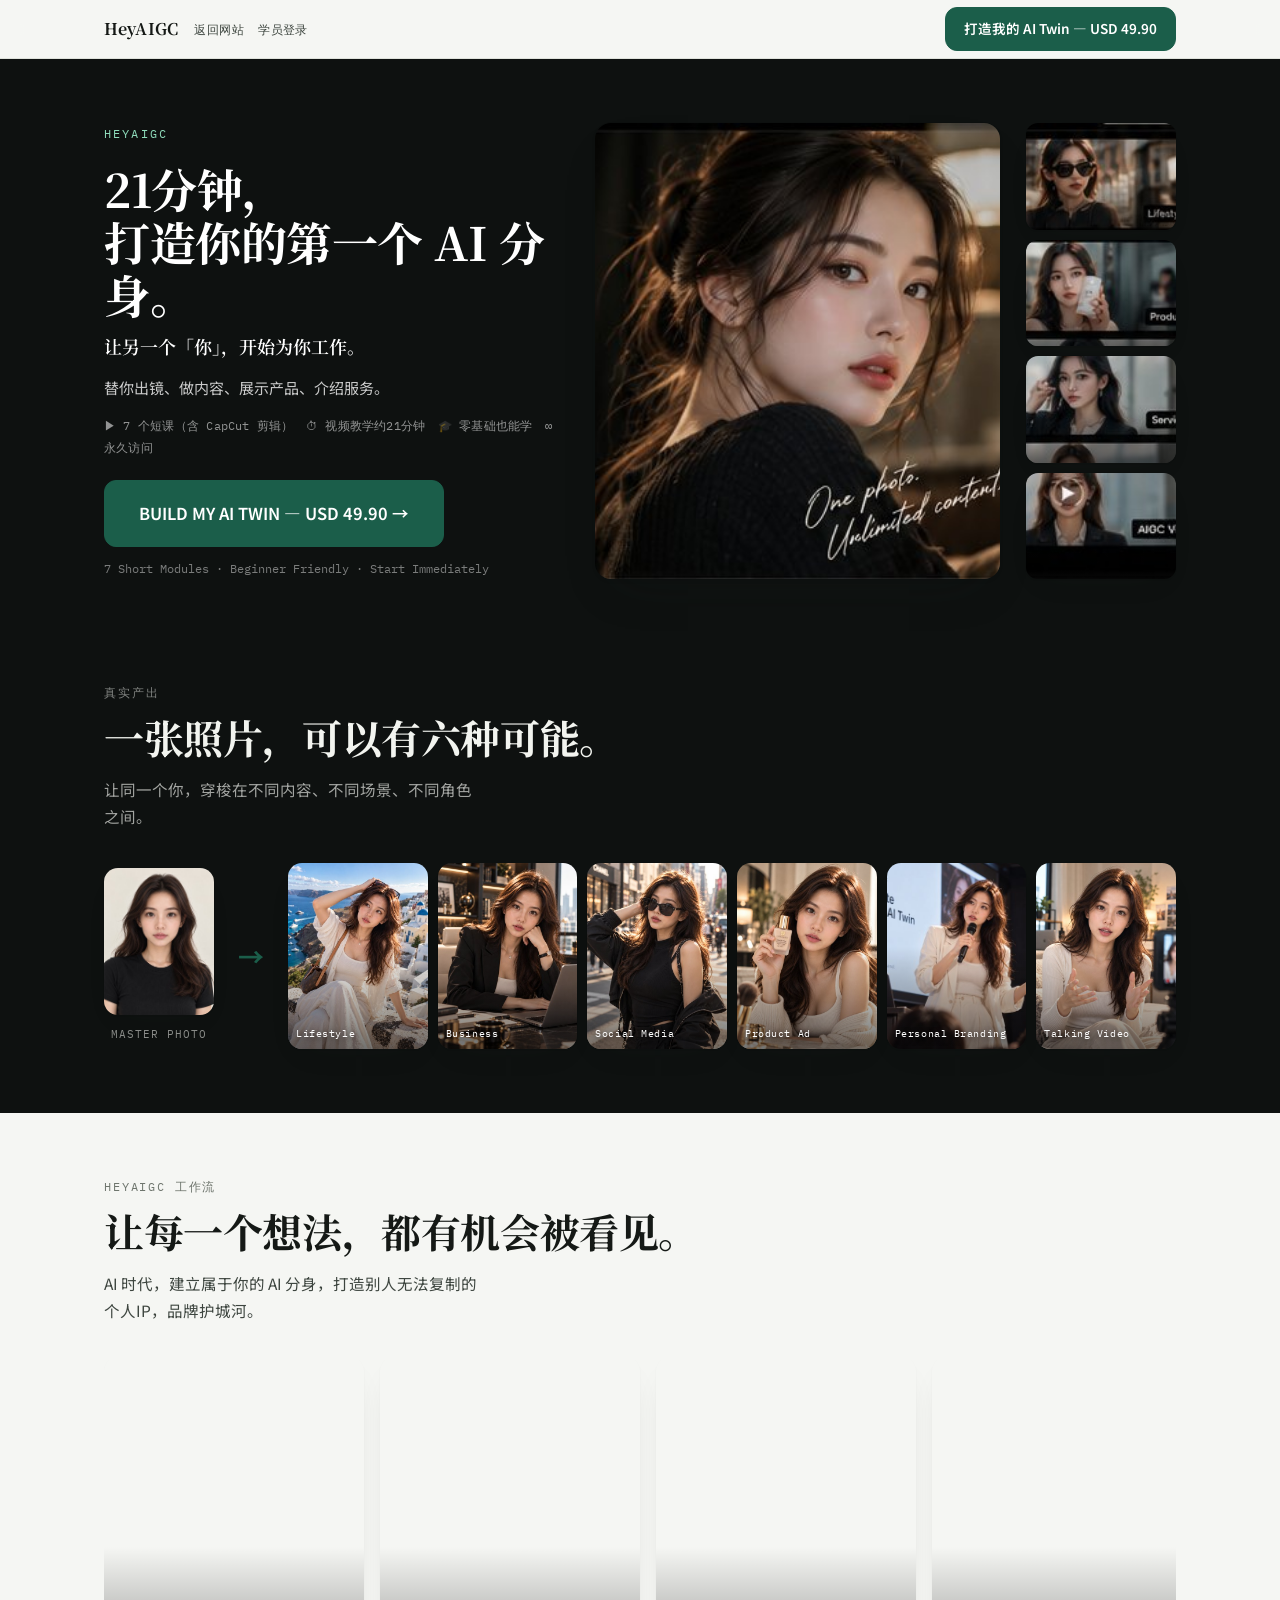
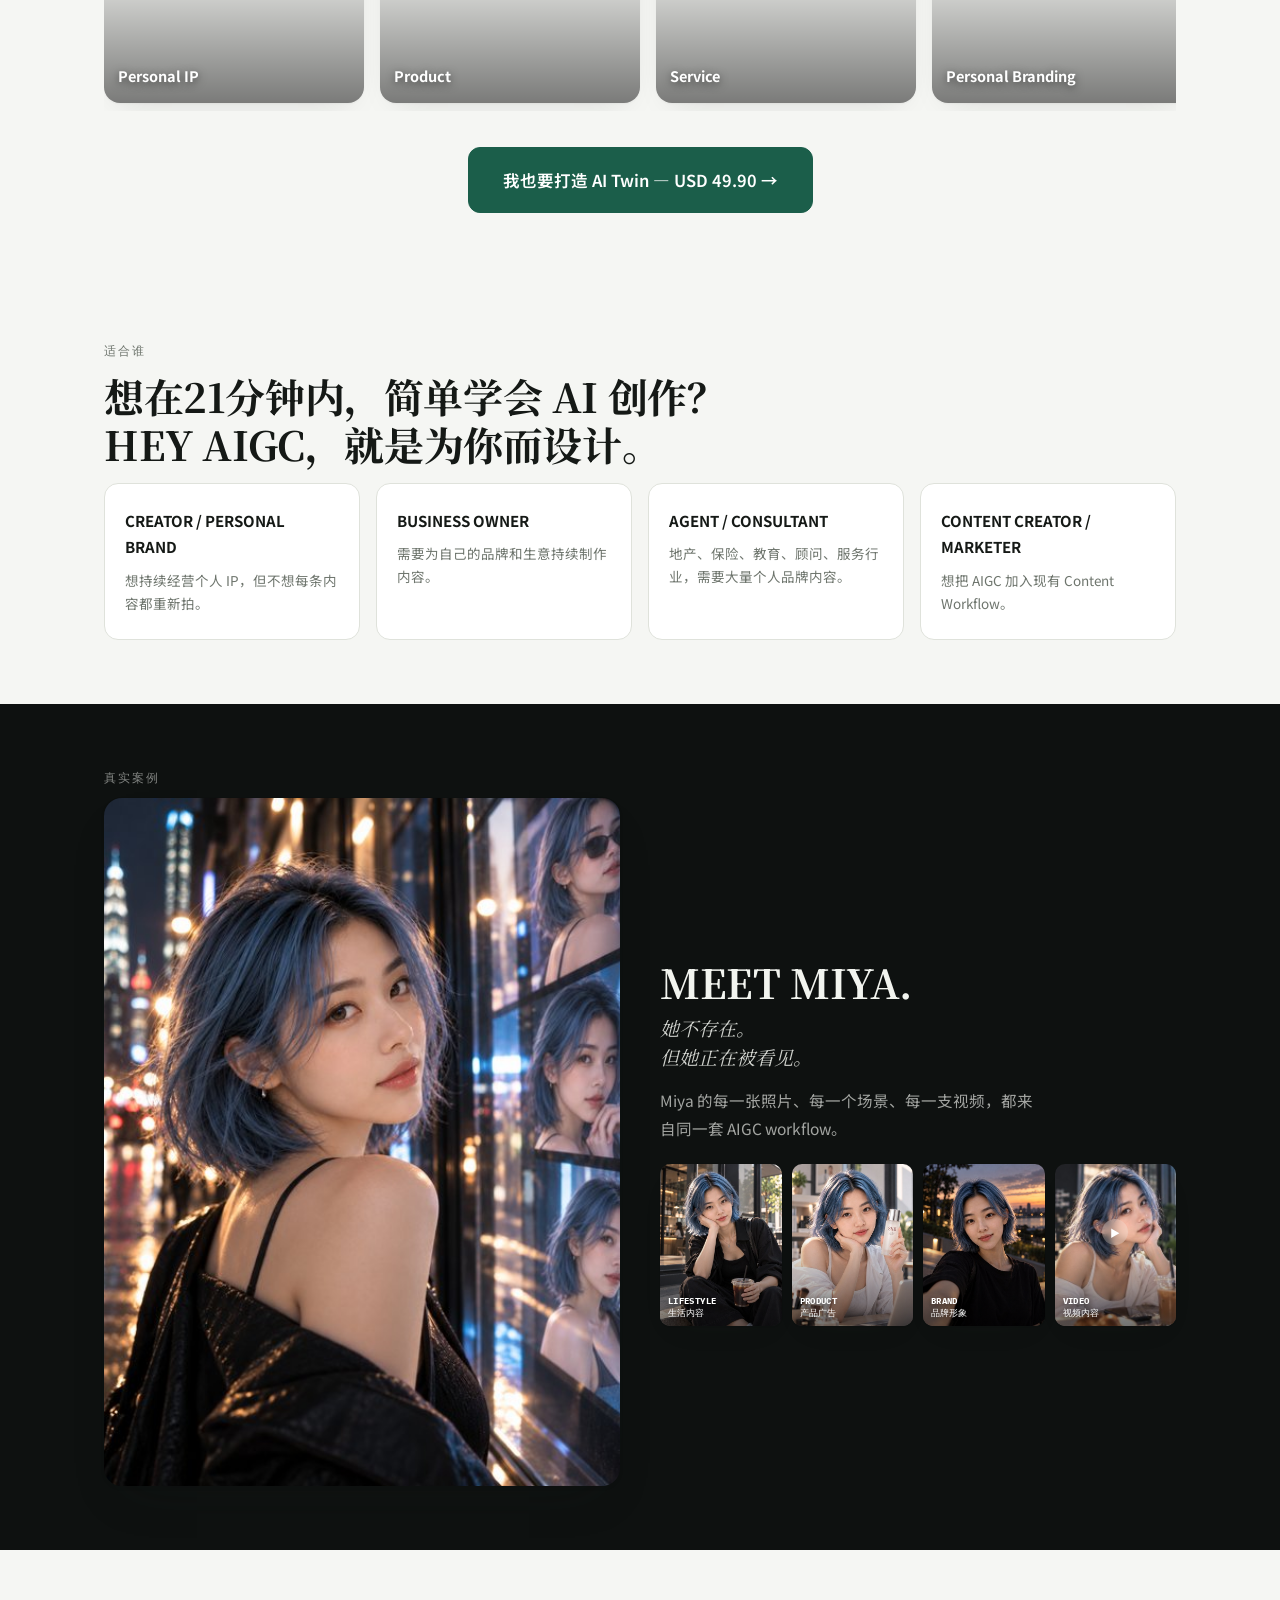
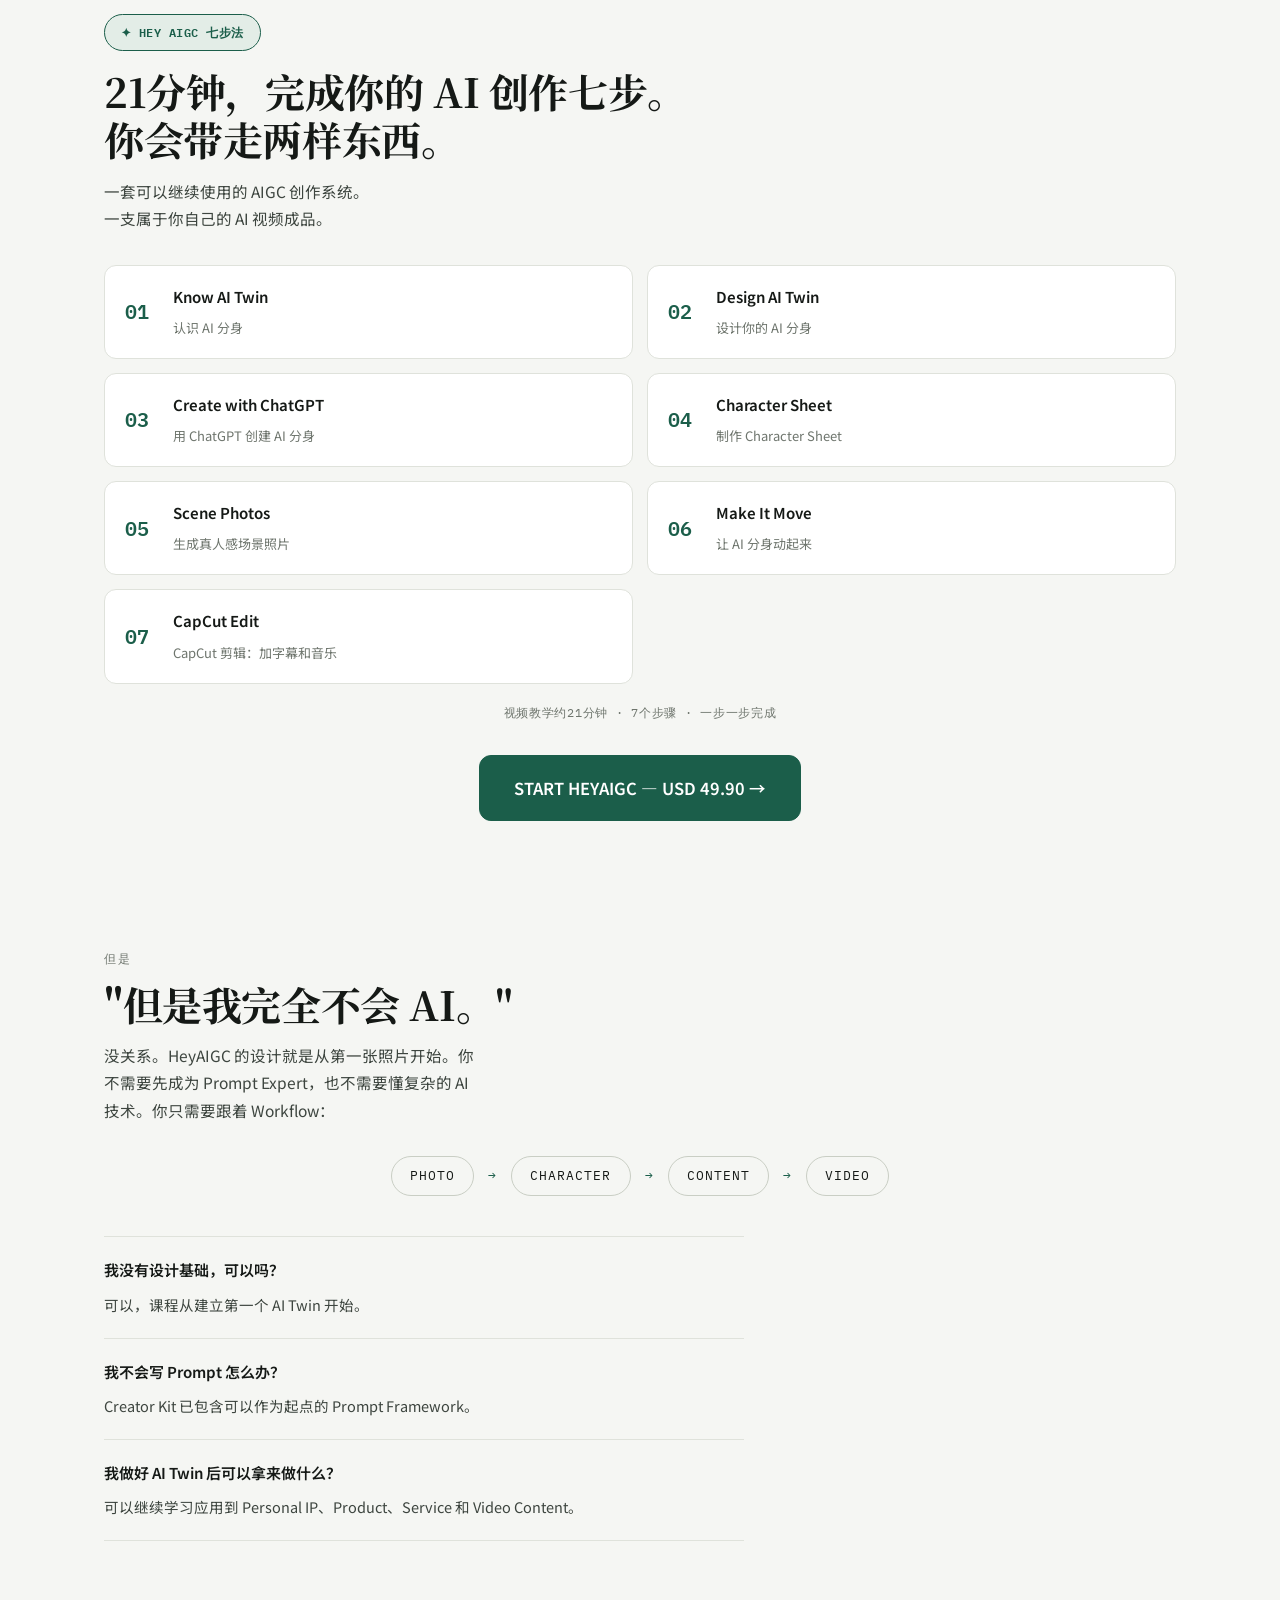
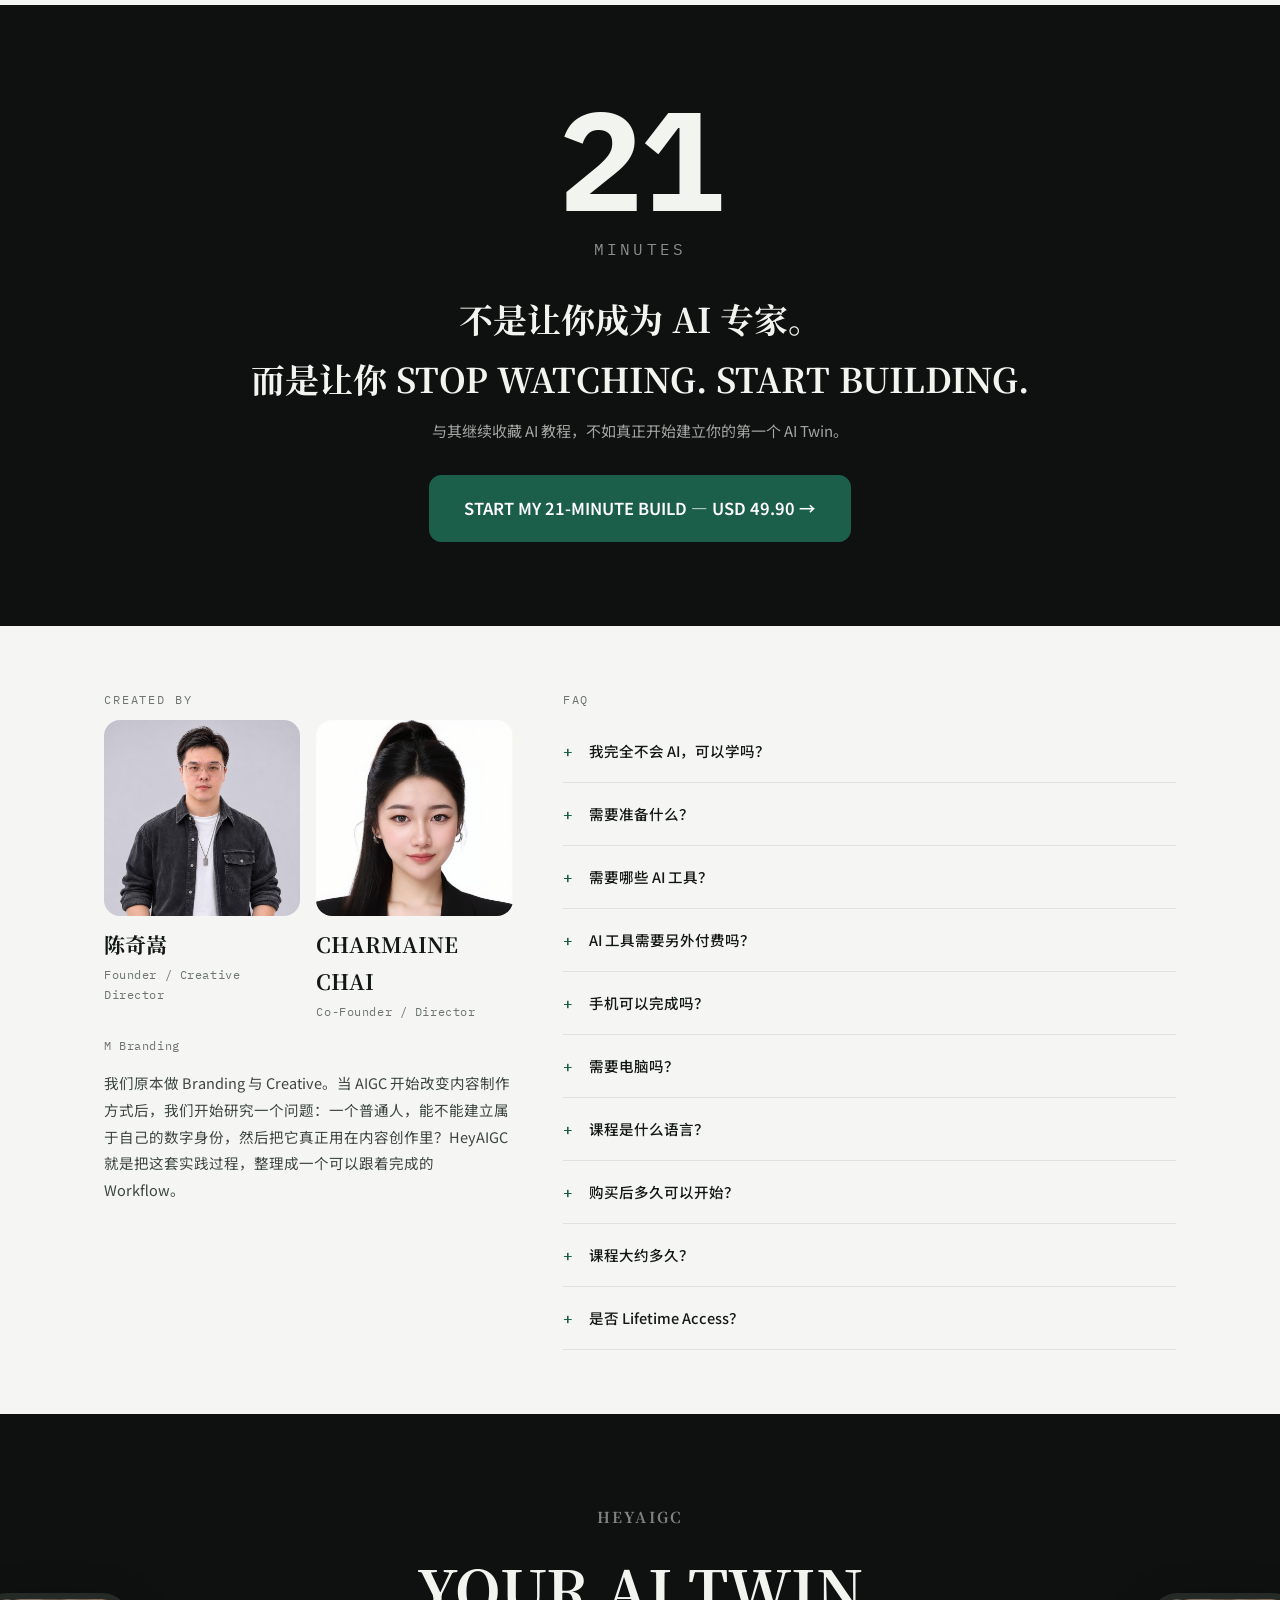
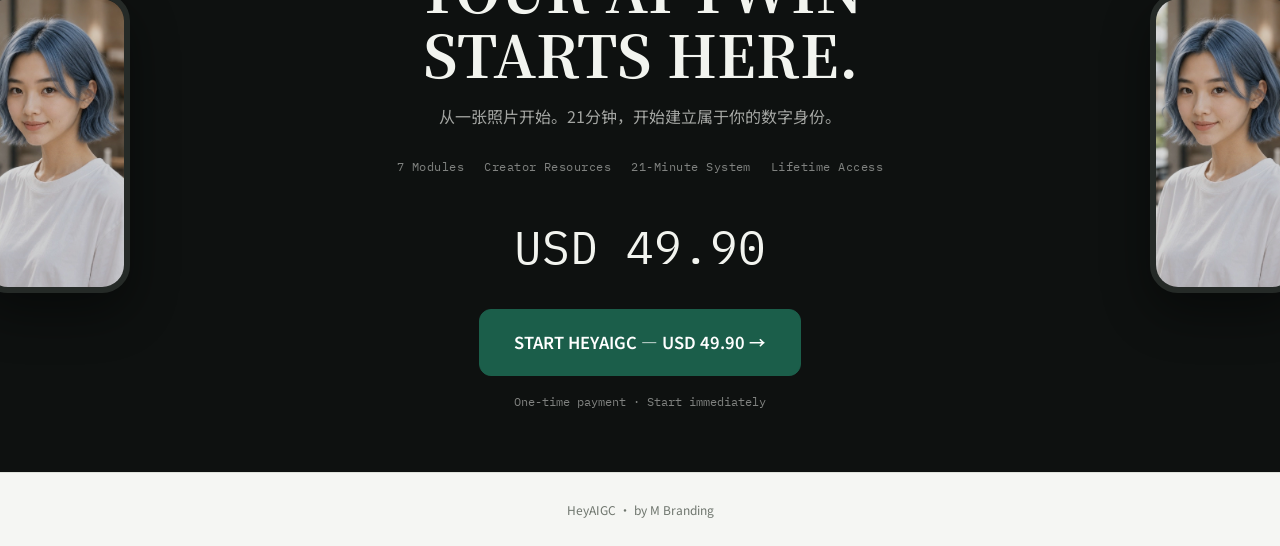
==== commit c001de21: "T-18e: sales.html 八步改七步 + 首页人物台词更新为 CEO 定稿" ====
--- a/sales.html
+++ b/sales.html
@@ -498,8 +498,8 @@
     <!-- SECTION 06 — HOW IT WORKS -->
   <section class="reveal">
     <div class="wrap">
-      <span class="badge8">✦ HEY AIGC 天龙八步</span>
-        <h2 class="big">21分钟，完成你的 AI 创作八步。<br>你会带走两样东西。</h2>
+      <span class="badge8">✦ HEY AIGC 七步法</span>
+        <h2 class="big">21分钟，完成你的 AI 创作七步。<br>你会带走两样东西。</h2>
       <p class="lead-p">一套可以继续使用的 AIGC 创作系统。<br>一支属于你自己的 AI 视频成品。</p>
       <div class="steps8">
         <div class="s8item"><span class="s8n mono">01</span><div><b>Know AI Twin</b><span class="s8cn">认识 AI 分身</span></div></div>
@@ -510,7 +510,7 @@
         <div class="s8item"><span class="s8n mono">06</span><div><b>Make It Move</b><span class="s8cn">让 AI 分身动起来</span></div></div>
         <div class="s8item"><span class="s8n mono">07</span><div><b>CapCut Edit</b><span class="s8cn">CapCut 剪辑：加字幕和音乐</span></div></div>
       </div>
-      <div class="steps-cap">视频教学约21分钟 · 8个步骤 · 一步一步完成</div>
+      <div class="steps-cap">视频教学约21分钟 · 7个步骤 · 一步一步完成</div>
       <div style="text-align:center;margin-top:32px">
         <a class="btn-buy" href="./index.html#enroll" data-buy="" data-evt="HowItWorksCTA">START HEYAIGC — USD 49.90 →</a>
       </div>
@@ -591,7 +591,7 @@
       <h2>YOUR AI TWIN<br>STARTS HERE.</h2>
       <p class="sub3">从一张照片开始。21分钟，开始建立属于你的数字身份。</p>
       <div class="finalline">
-        <span>7 Modules</span><span>8 Creator Resources</span><span>21-Minute System</span><span>Lifetime Access</span>
+        <span>7 Modules</span><span>Creator Resources</span><span>21-Minute System</span><span>Lifetime Access</span>
       </div>
       <span class="finalprice mono">USD 49.90</span>
       <div>
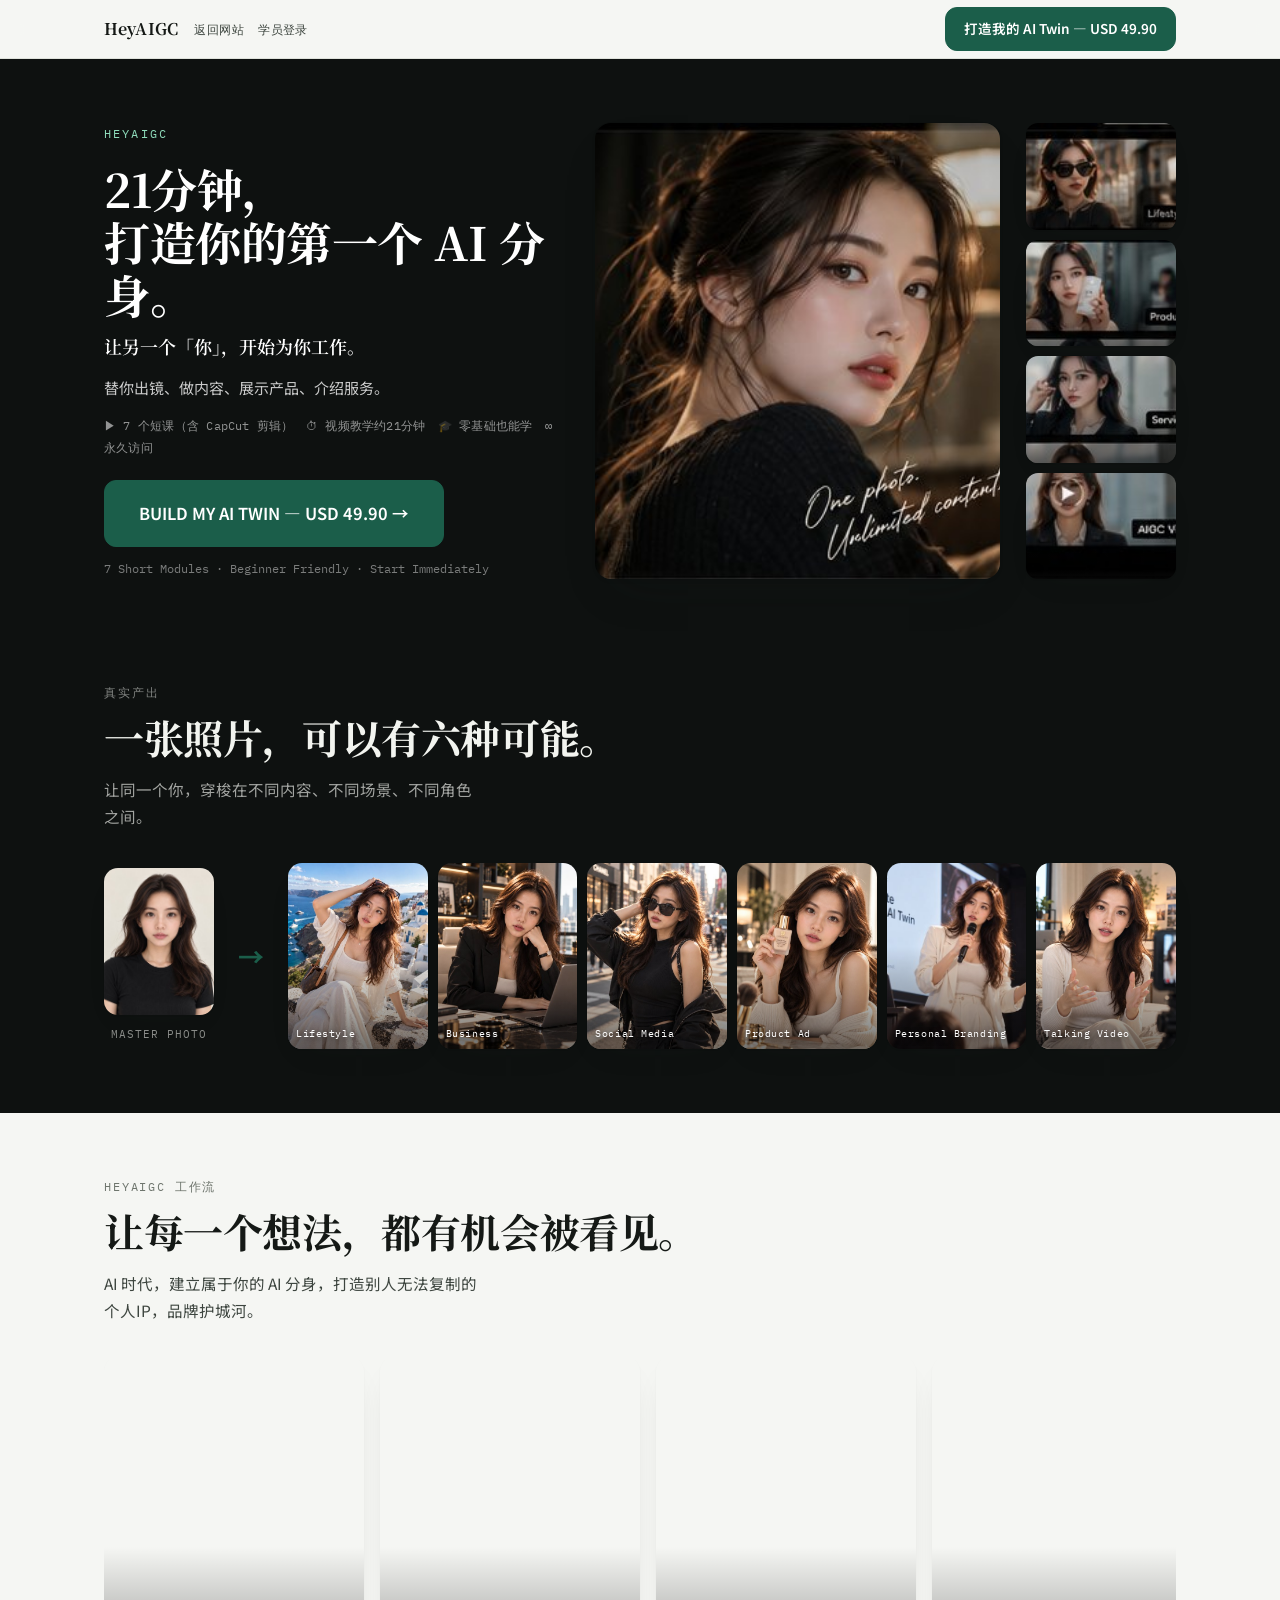
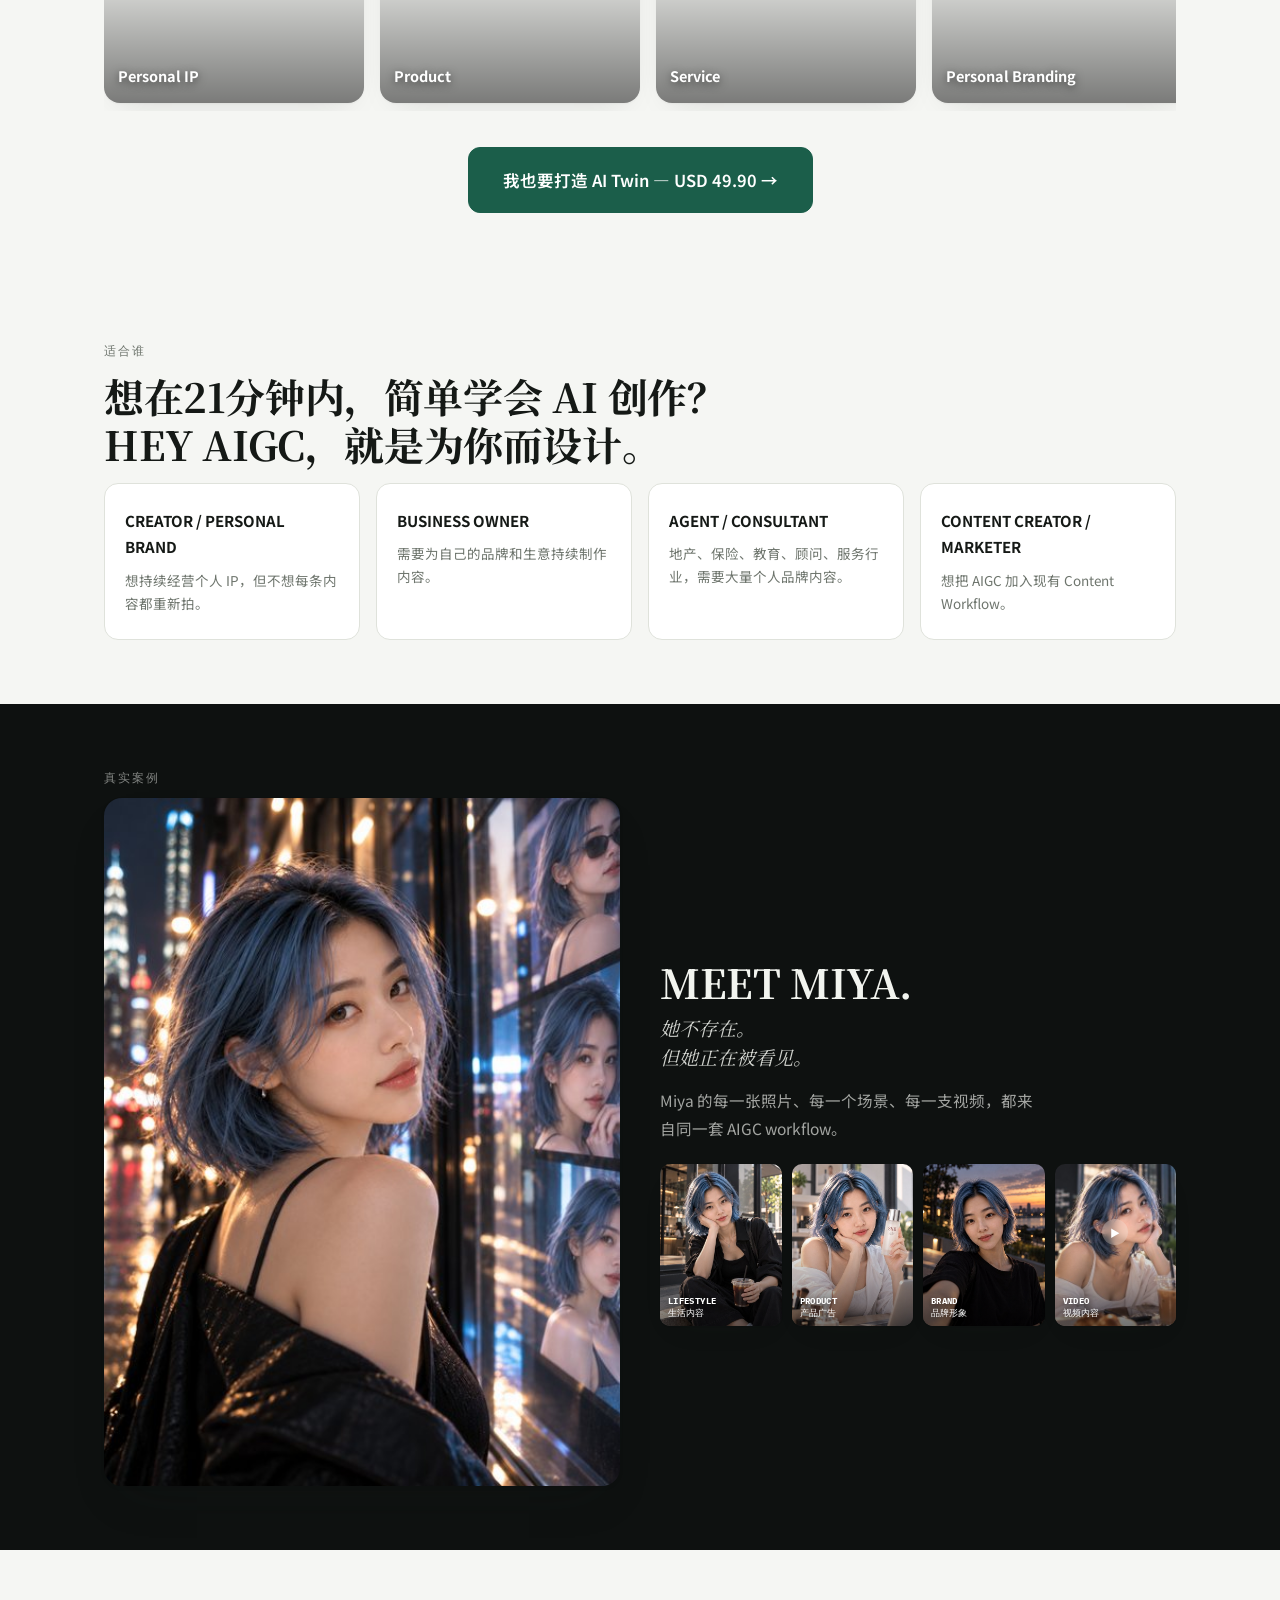
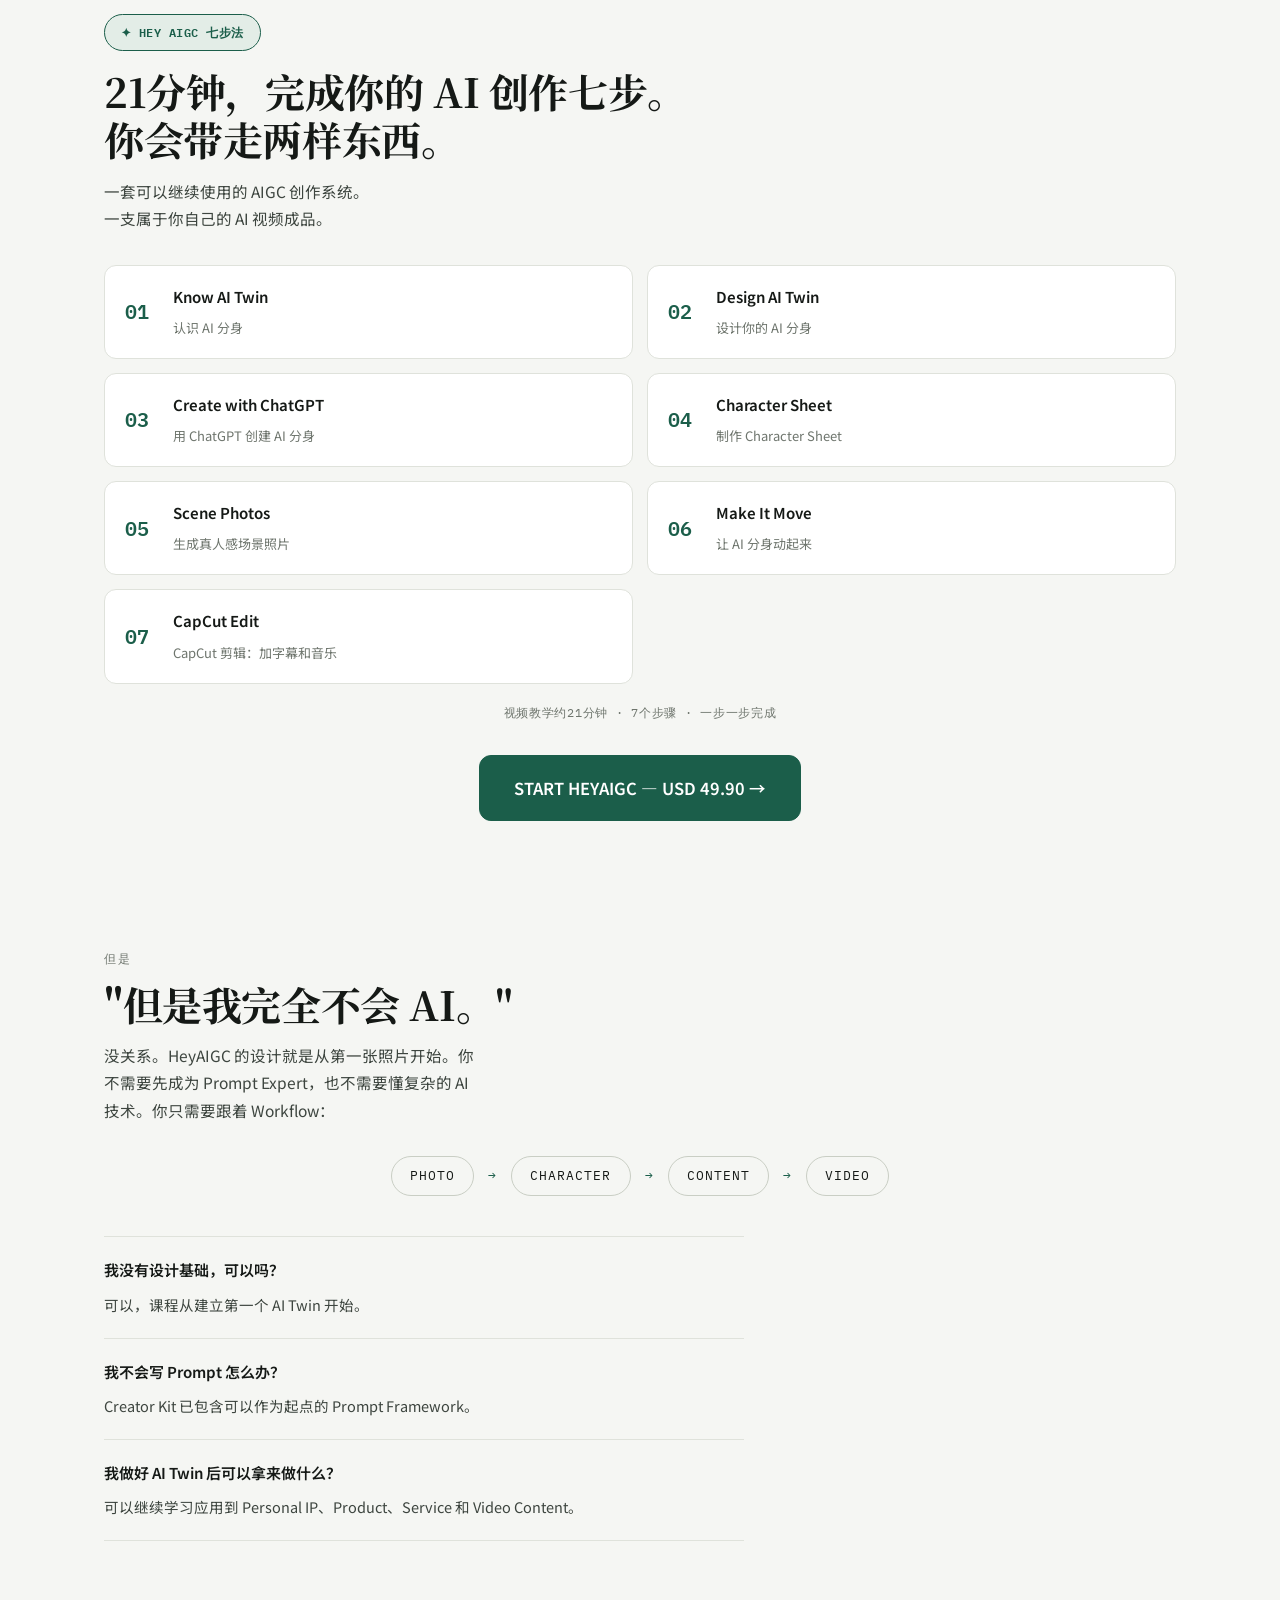
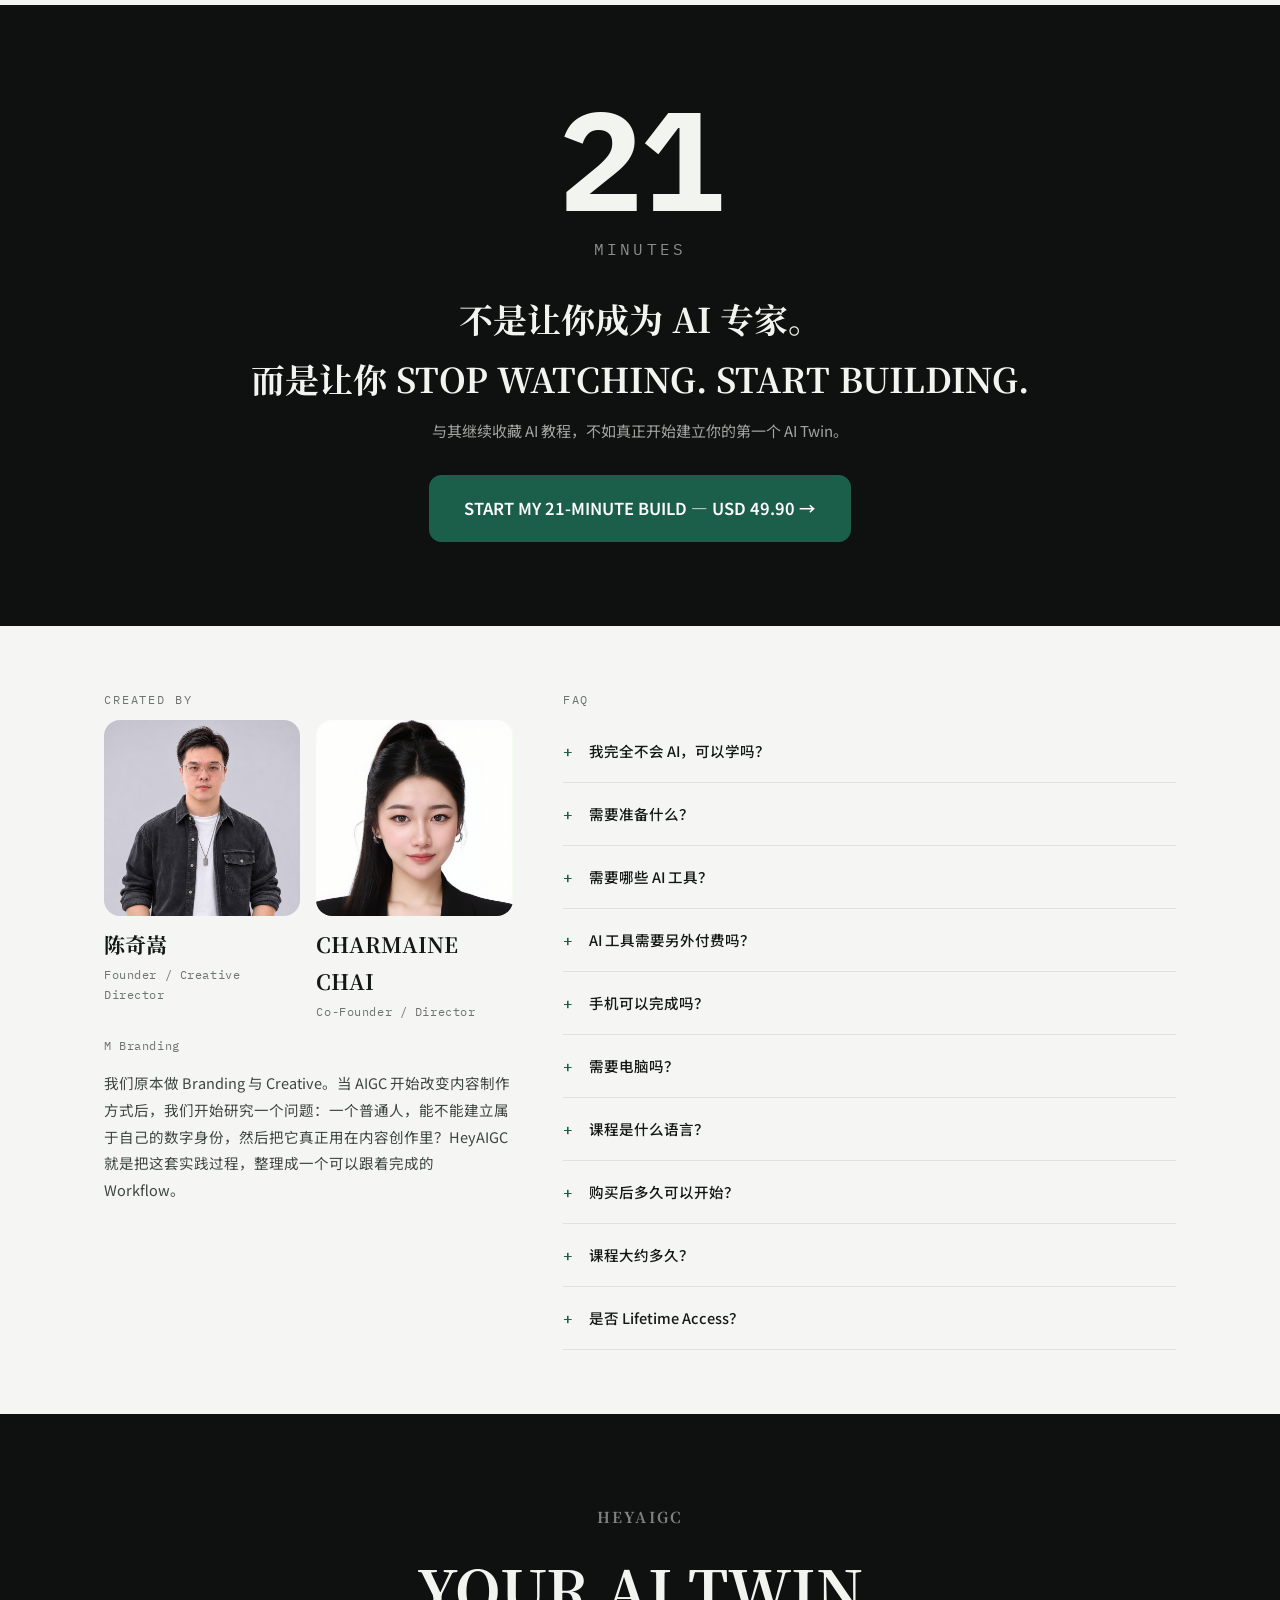
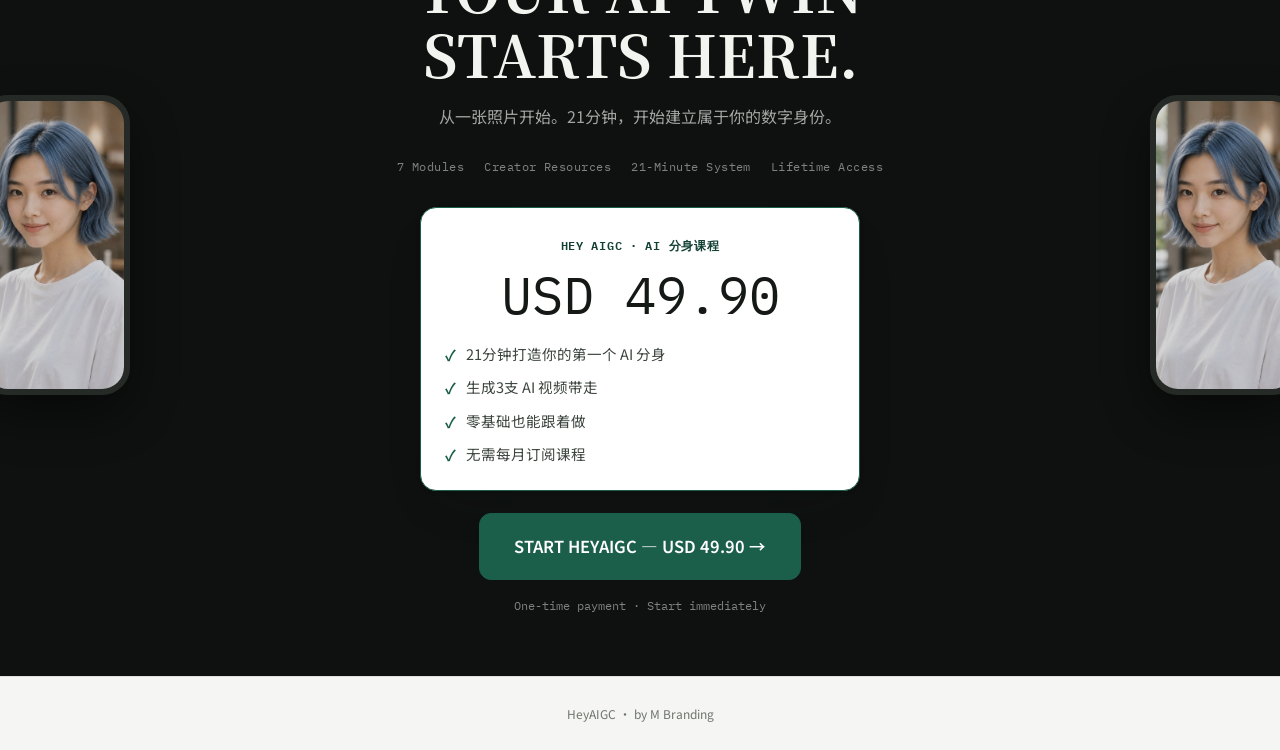
==== commit 03aa7b55: "T-18f+T-18i: enroll info card on sales page and lucky-cat popup" ====
--- a/sales.html
+++ b/sales.html
@@ -332,6 +332,68 @@
 .finalprice{font-family:var(--f-mono);font-size:clamp(34px,6vw,46px);margin-bottom:22px;display:block}
 .microcopy{font-family:var(--f-mono);font-size:11.5px;color:rgba(242,244,239,.5);margin-top:16px}
 
+/* T-18f: enroll facts — scoped to .enroll-pack only */
+.enroll-pack{
+  width:100%;
+  max-width:min(440px,100%);
+  margin:0 auto 22px;
+  padding:28px 24px 24px;
+  background:var(--surface);
+  color:var(--ink);
+  border:1px solid var(--accent);
+  border-radius:var(--r);
+  box-shadow:var(--shadow-lift);
+  text-align:center;
+  box-sizing:border-box;
+}
+.enroll-pack-kicker{
+  font-family:var(--f-mono);
+  font-size:12px;
+  font-weight:600;
+  letter-spacing:.06em;
+  color:var(--accent-ink);
+  margin:0 0 12px;
+  line-height:1.5;
+  overflow-wrap:anywhere;
+}
+.enroll-pack .finalprice{
+  color:var(--ink);
+  margin:0 0 20px;
+  font-size:clamp(36px,8vw,52px);
+  line-height:1.1;
+  overflow-wrap:anywhere;
+}
+.enroll-pack-points{
+  list-style:none;
+  padding:0;
+  margin:0;
+  text-align:left;
+  display:grid;
+  gap:10px;
+}
+.enroll-pack-points li{
+  display:flex;
+  align-items:flex-start;
+  gap:10px;
+  font-family:var(--f-body);
+  font-size:14.5px;
+  line-height:1.55;
+  color:var(--ink-2);
+  overflow-wrap:anywhere;
+  min-width:0;
+}
+.enroll-pack-points li::before{
+  content:"✓";
+  flex:0 0 auto;
+  color:var(--accent);
+  font-weight:700;
+  font-size:15px;
+  line-height:1.55;
+}
+@media (max-width:390px){
+  .enroll-pack{padding:22px 16px 20px;}
+}
+
 .lfoot{padding:26px 0 26px;font-size:12px;color:var(--muted);text-align:center;border-top:1px solid var(--line)}
 
 /* sticky mobile cta */
@@ -593,7 +655,16 @@
       <div class="finalline">
         <span>7 Modules</span><span>Creator Resources</span><span>21-Minute System</span><span>Lifetime Access</span>
       </div>
-      <span class="finalprice mono">USD 49.90</span>
+      <div class="enroll-pack">
+        <p class="enroll-pack-kicker">HEY AIGC · AI 分身课程</p>
+        <span class="finalprice mono">USD 49.90</span>
+        <ul class="enroll-pack-points">
+          <li>21分钟打造你的第一个 AI 分身</li>
+          <li>生成3支 AI 视频带走</li>
+          <li>零基础也能跟着做</li>
+          <li>无需每月订阅课程</li>
+        </ul>
+      </div>
       <div>
         <a class="btn-buy" href="./index.html#enroll" data-buy="" data-evt="FinalCTA">START HEYAIGC — USD 49.90 →</a>
       </div>
